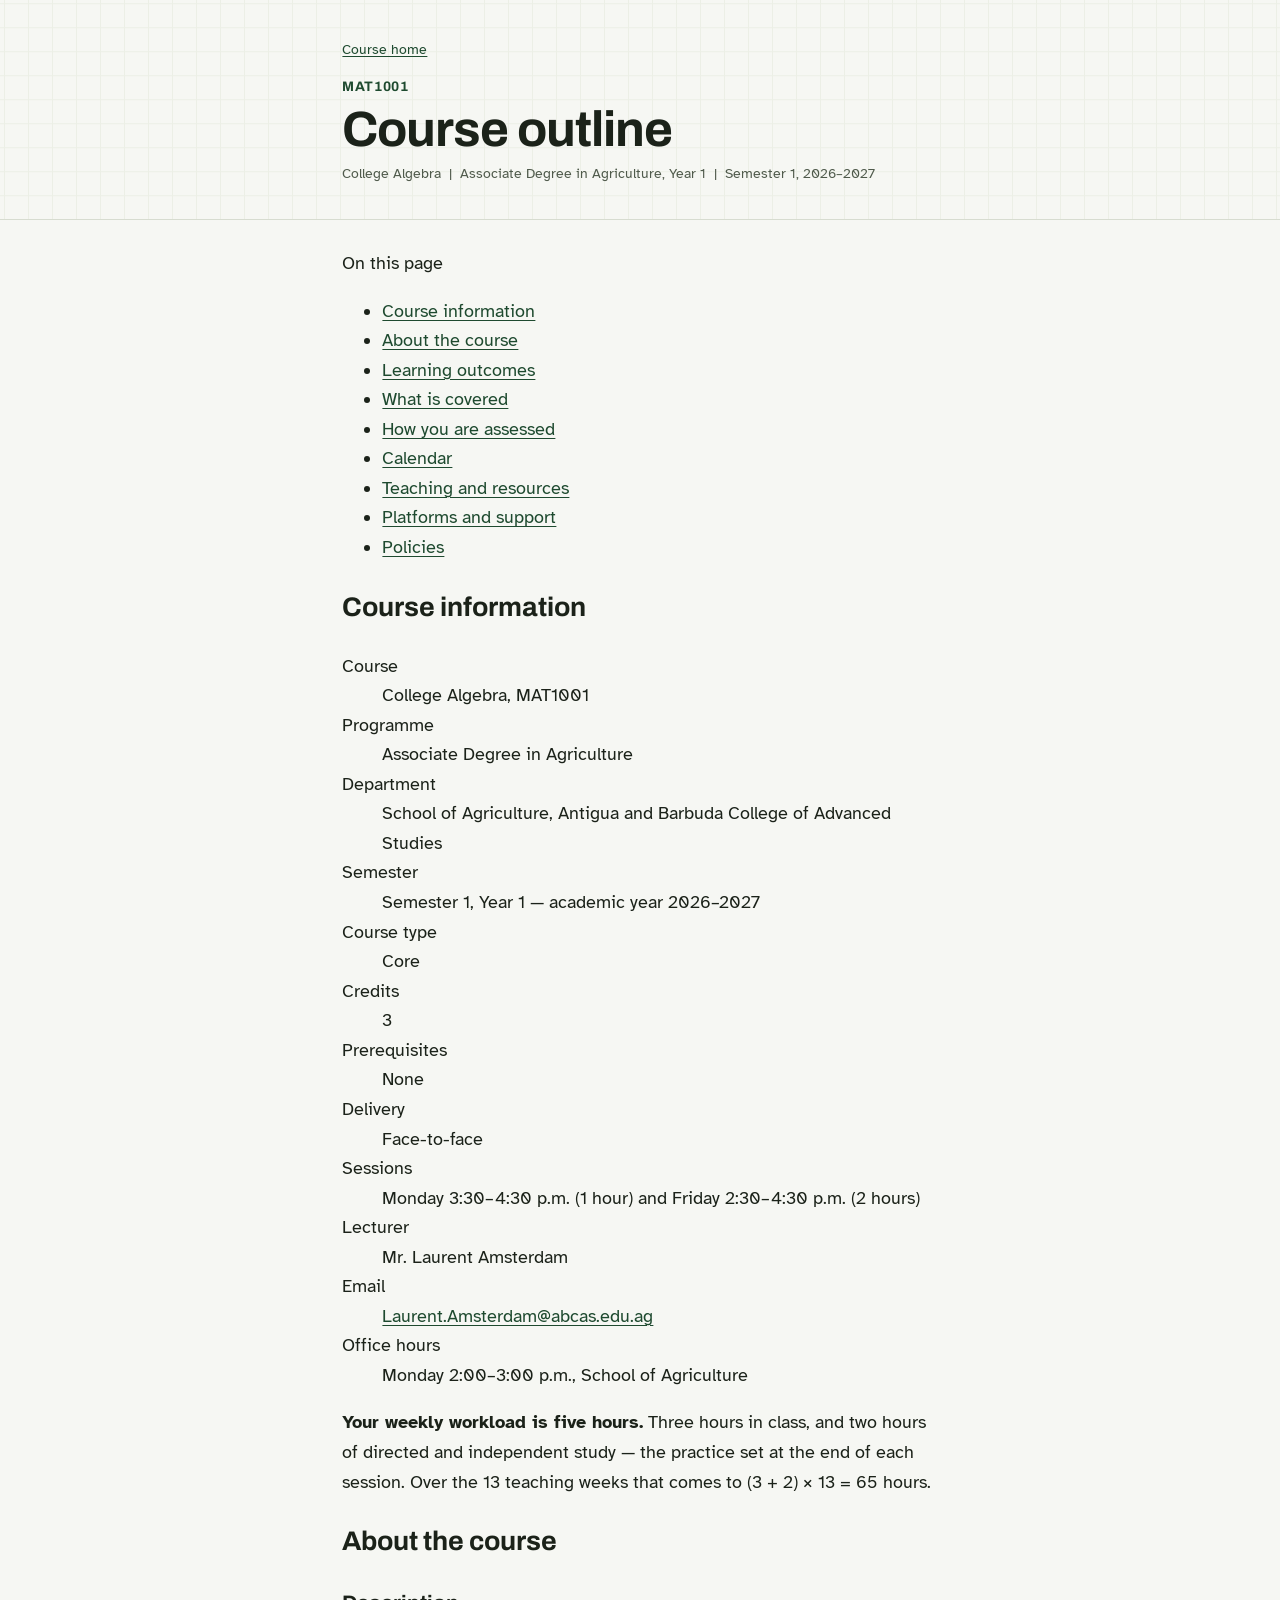
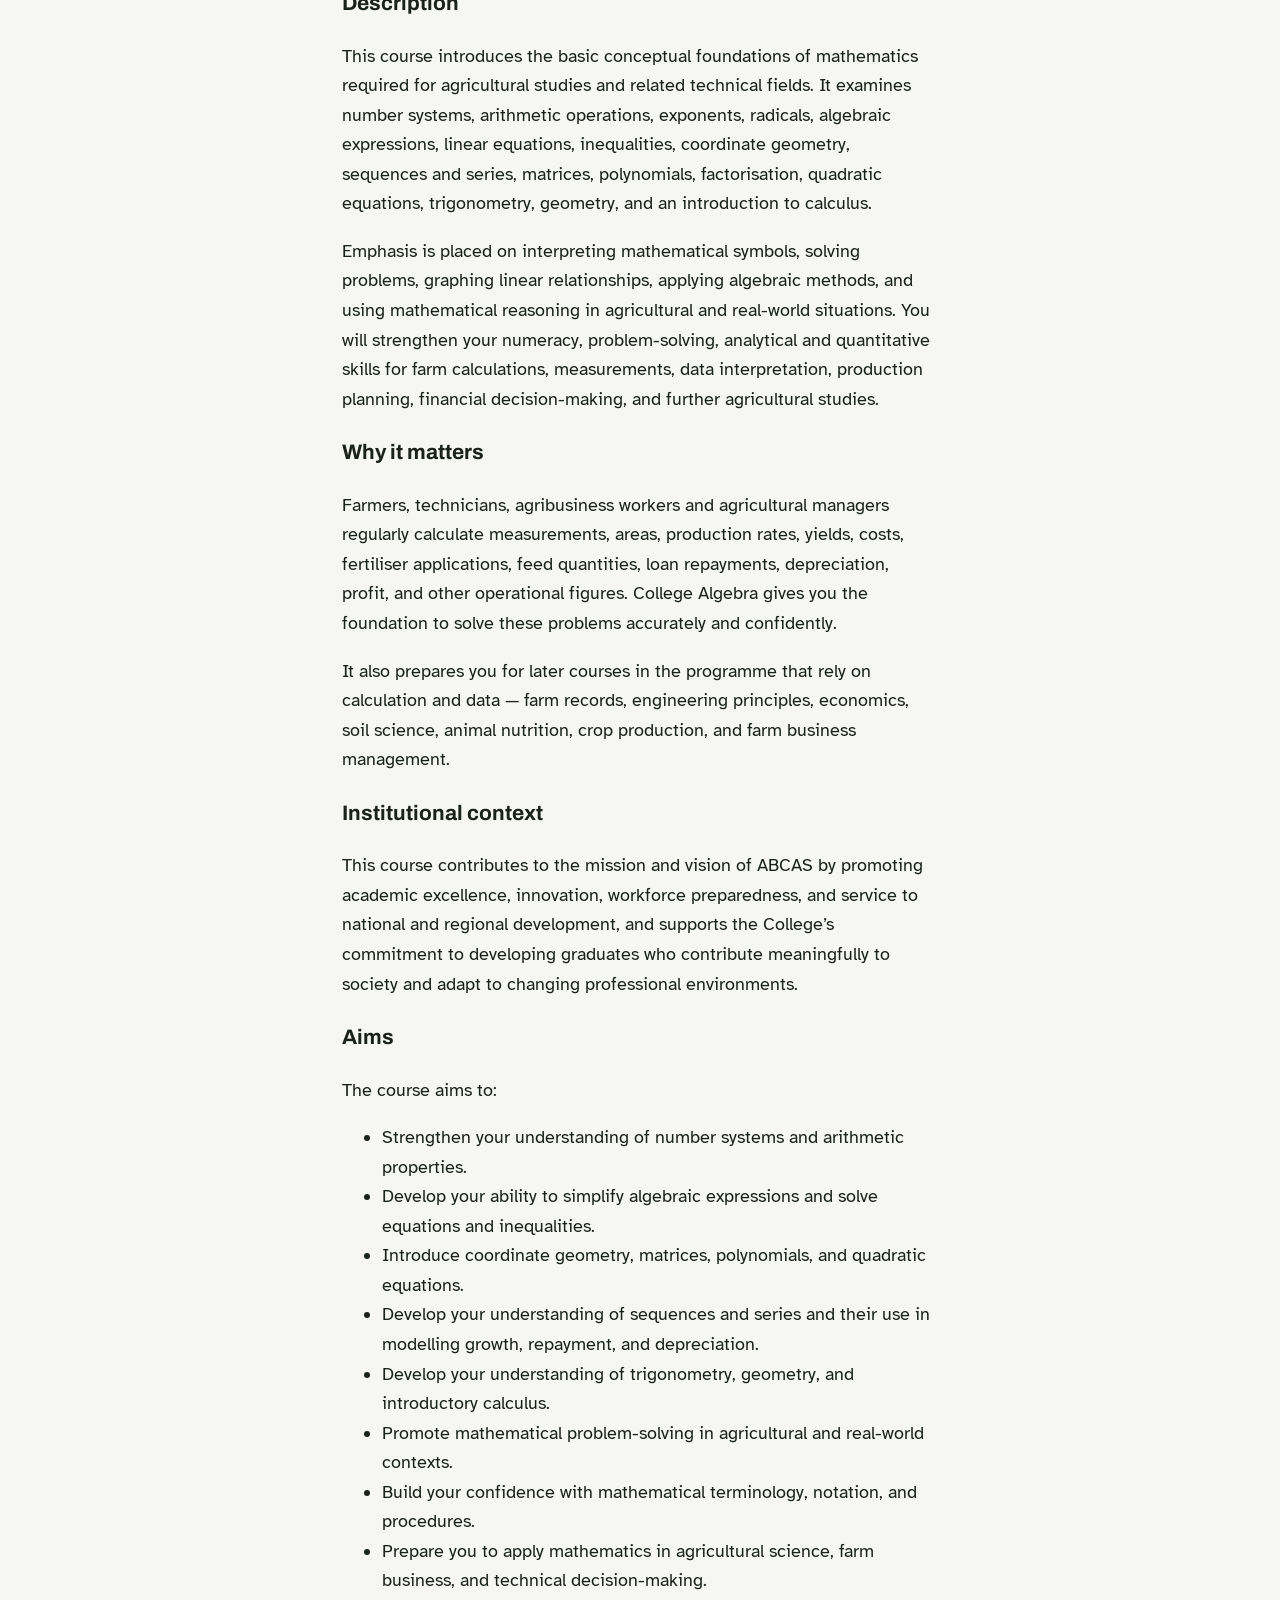
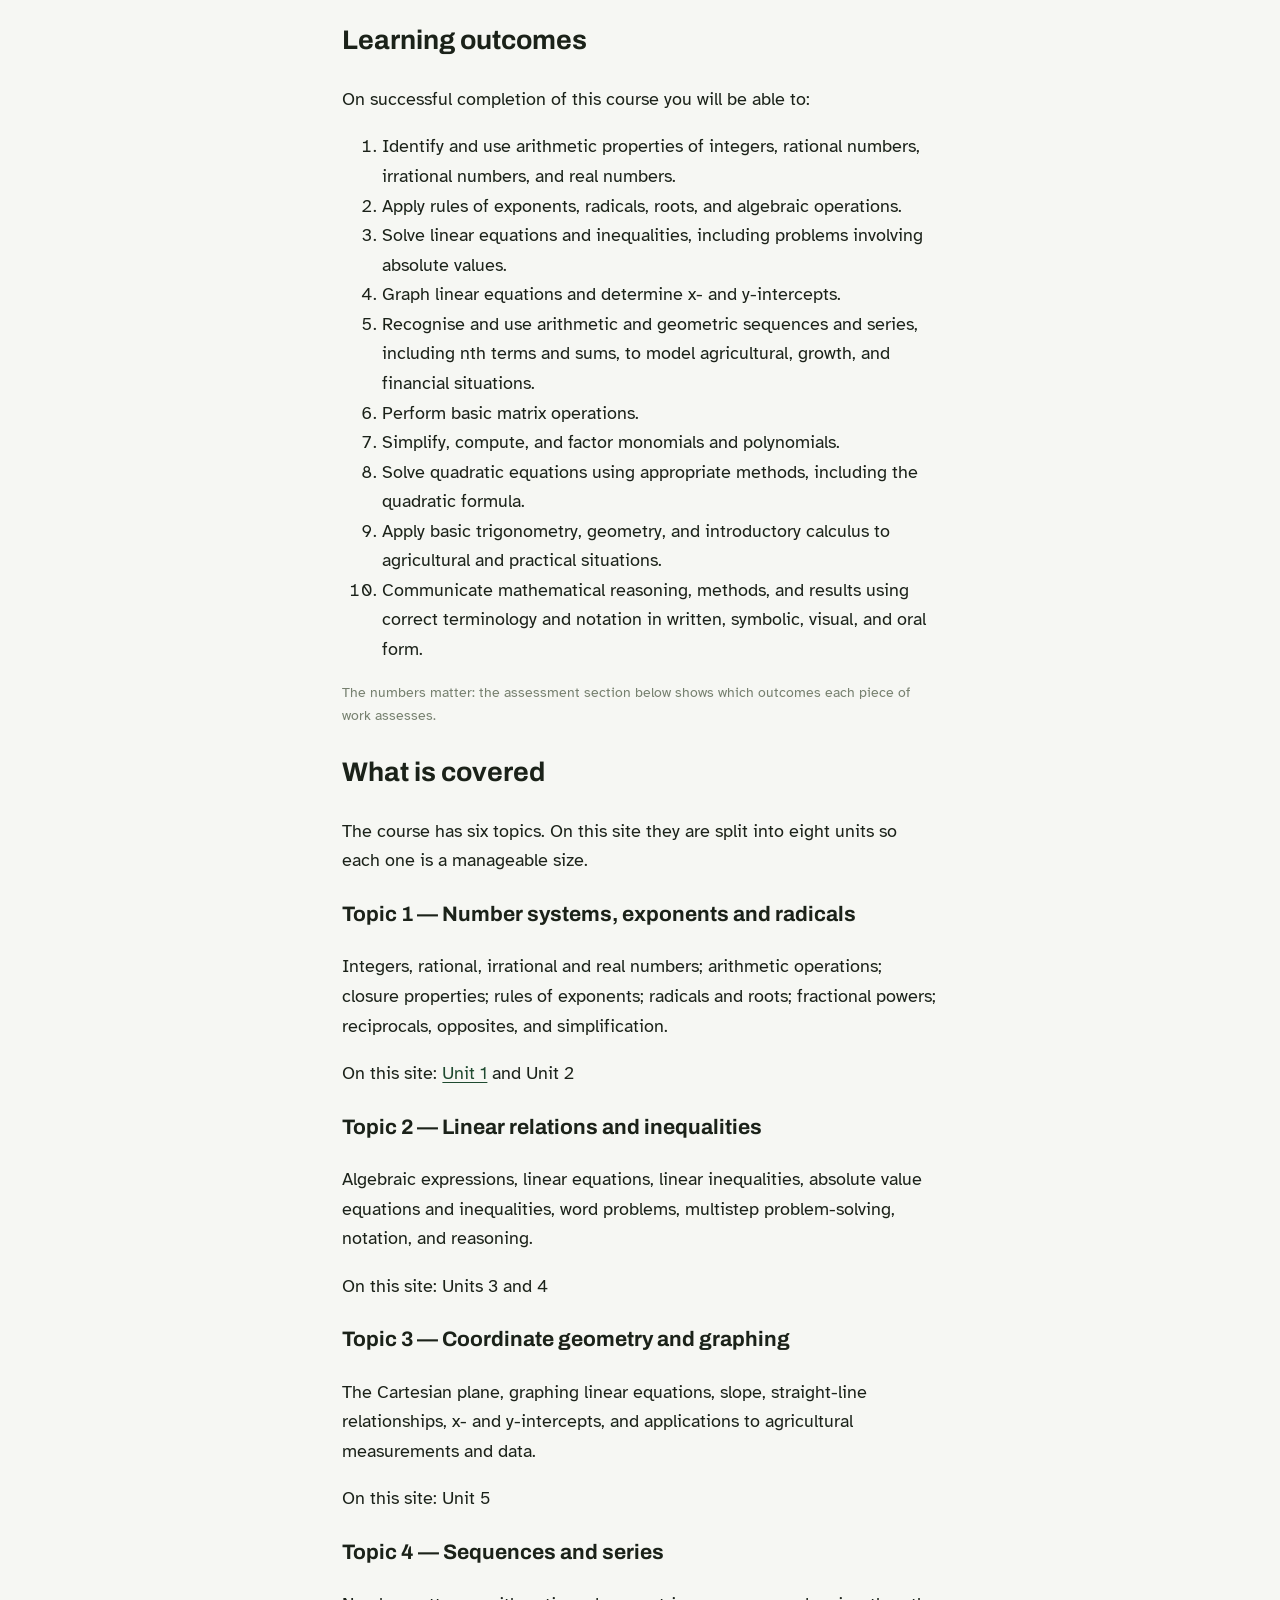
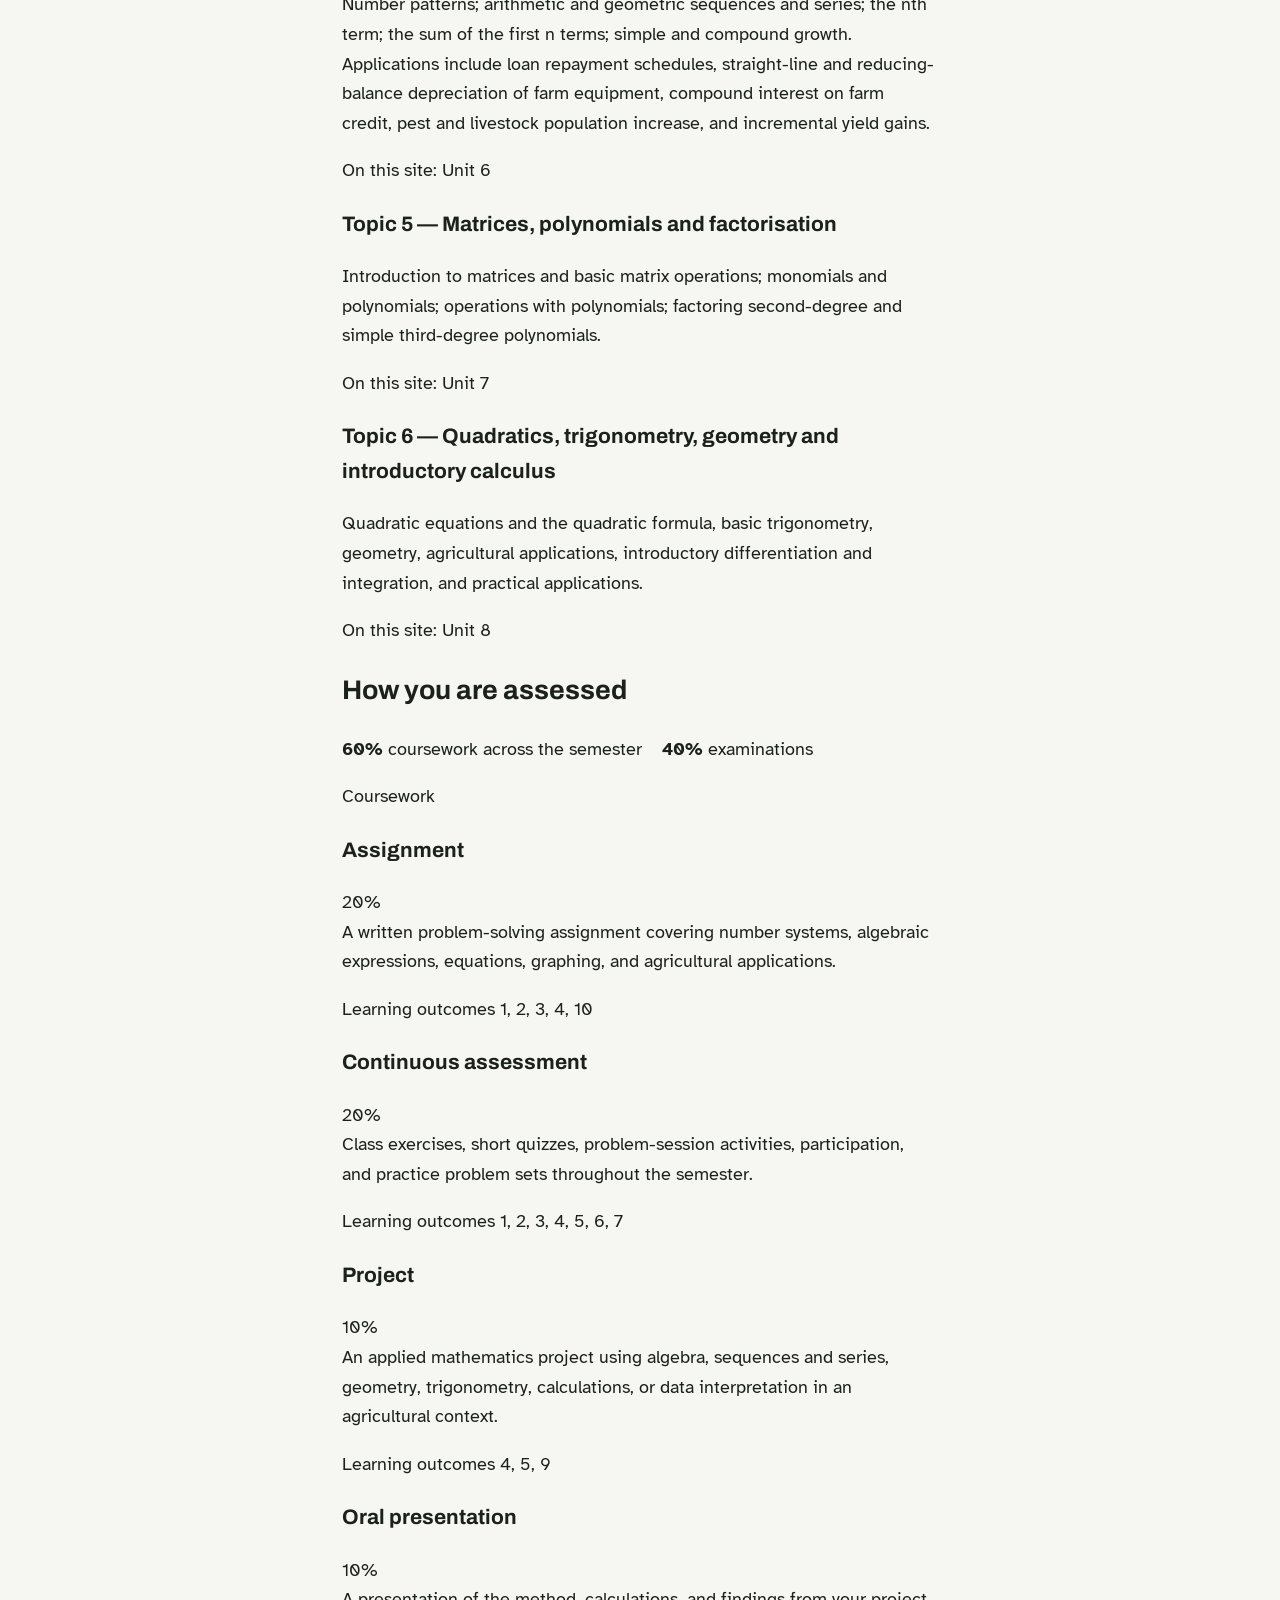
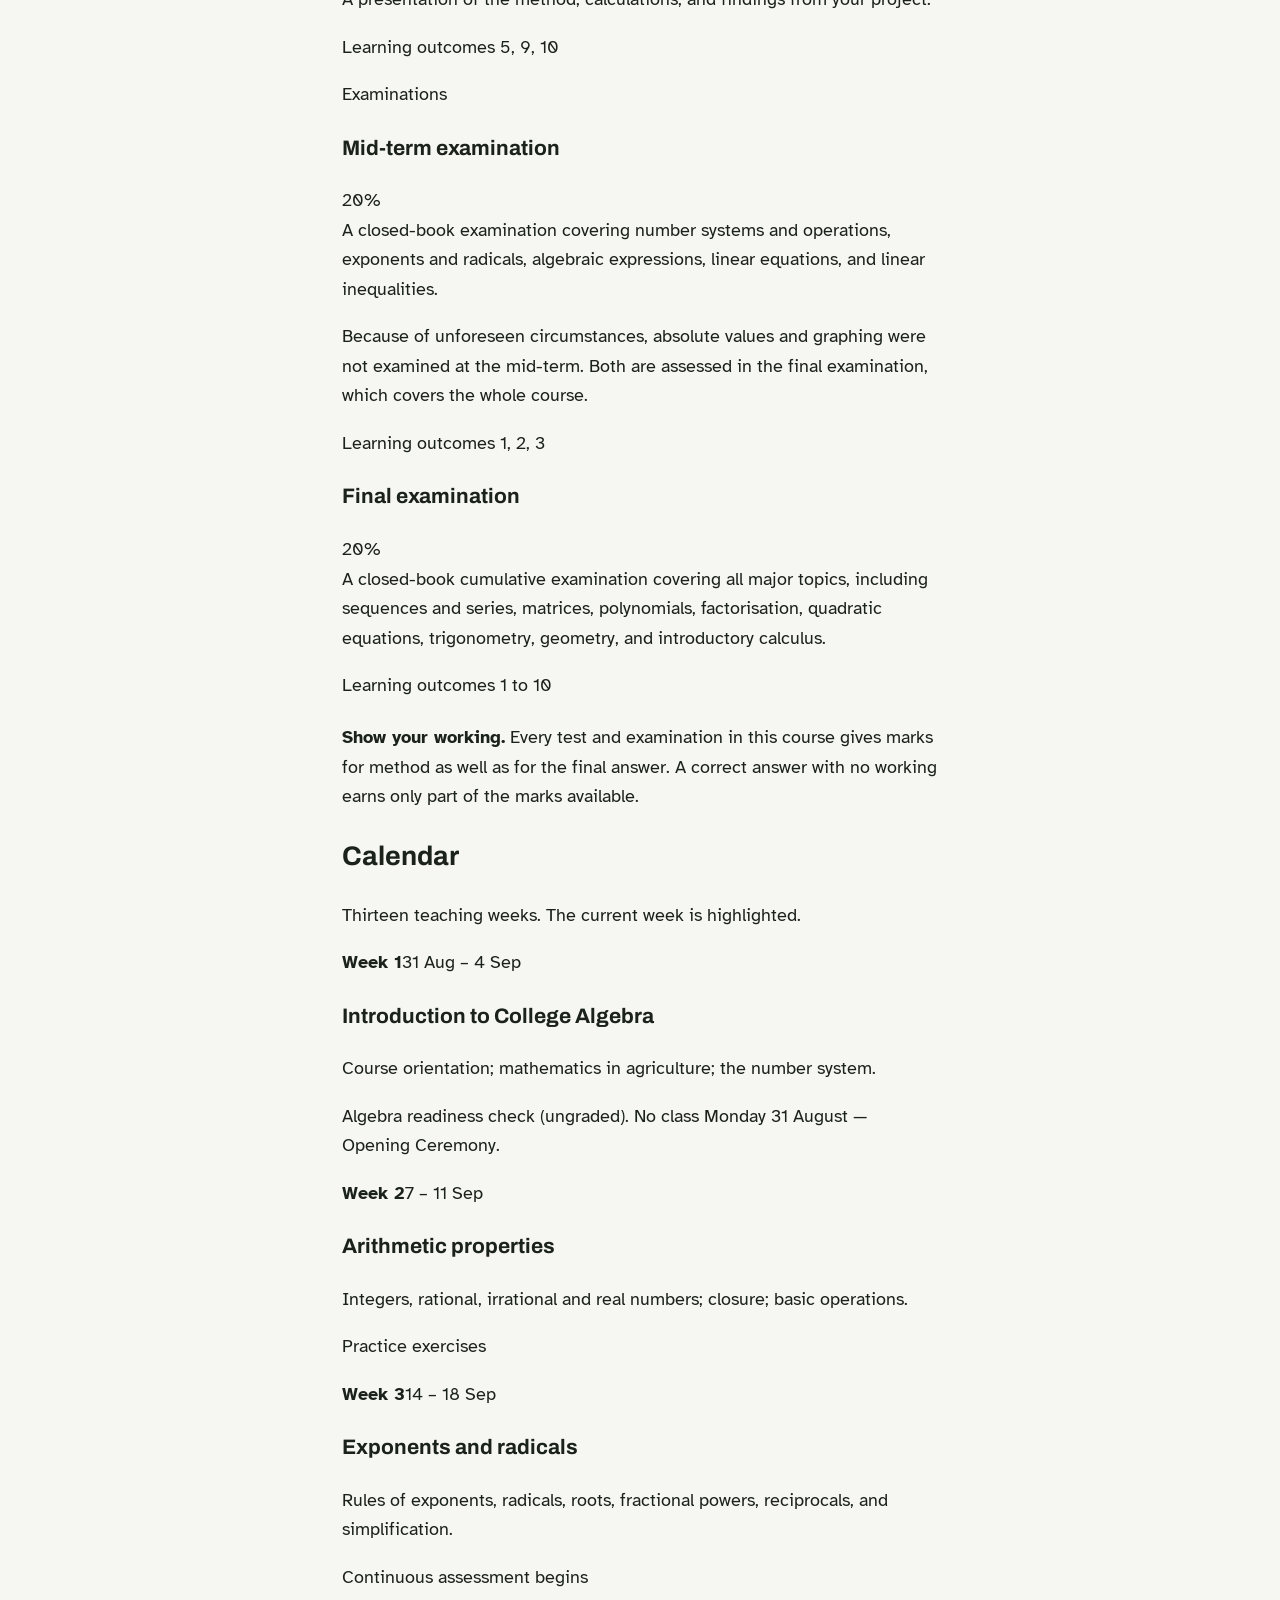
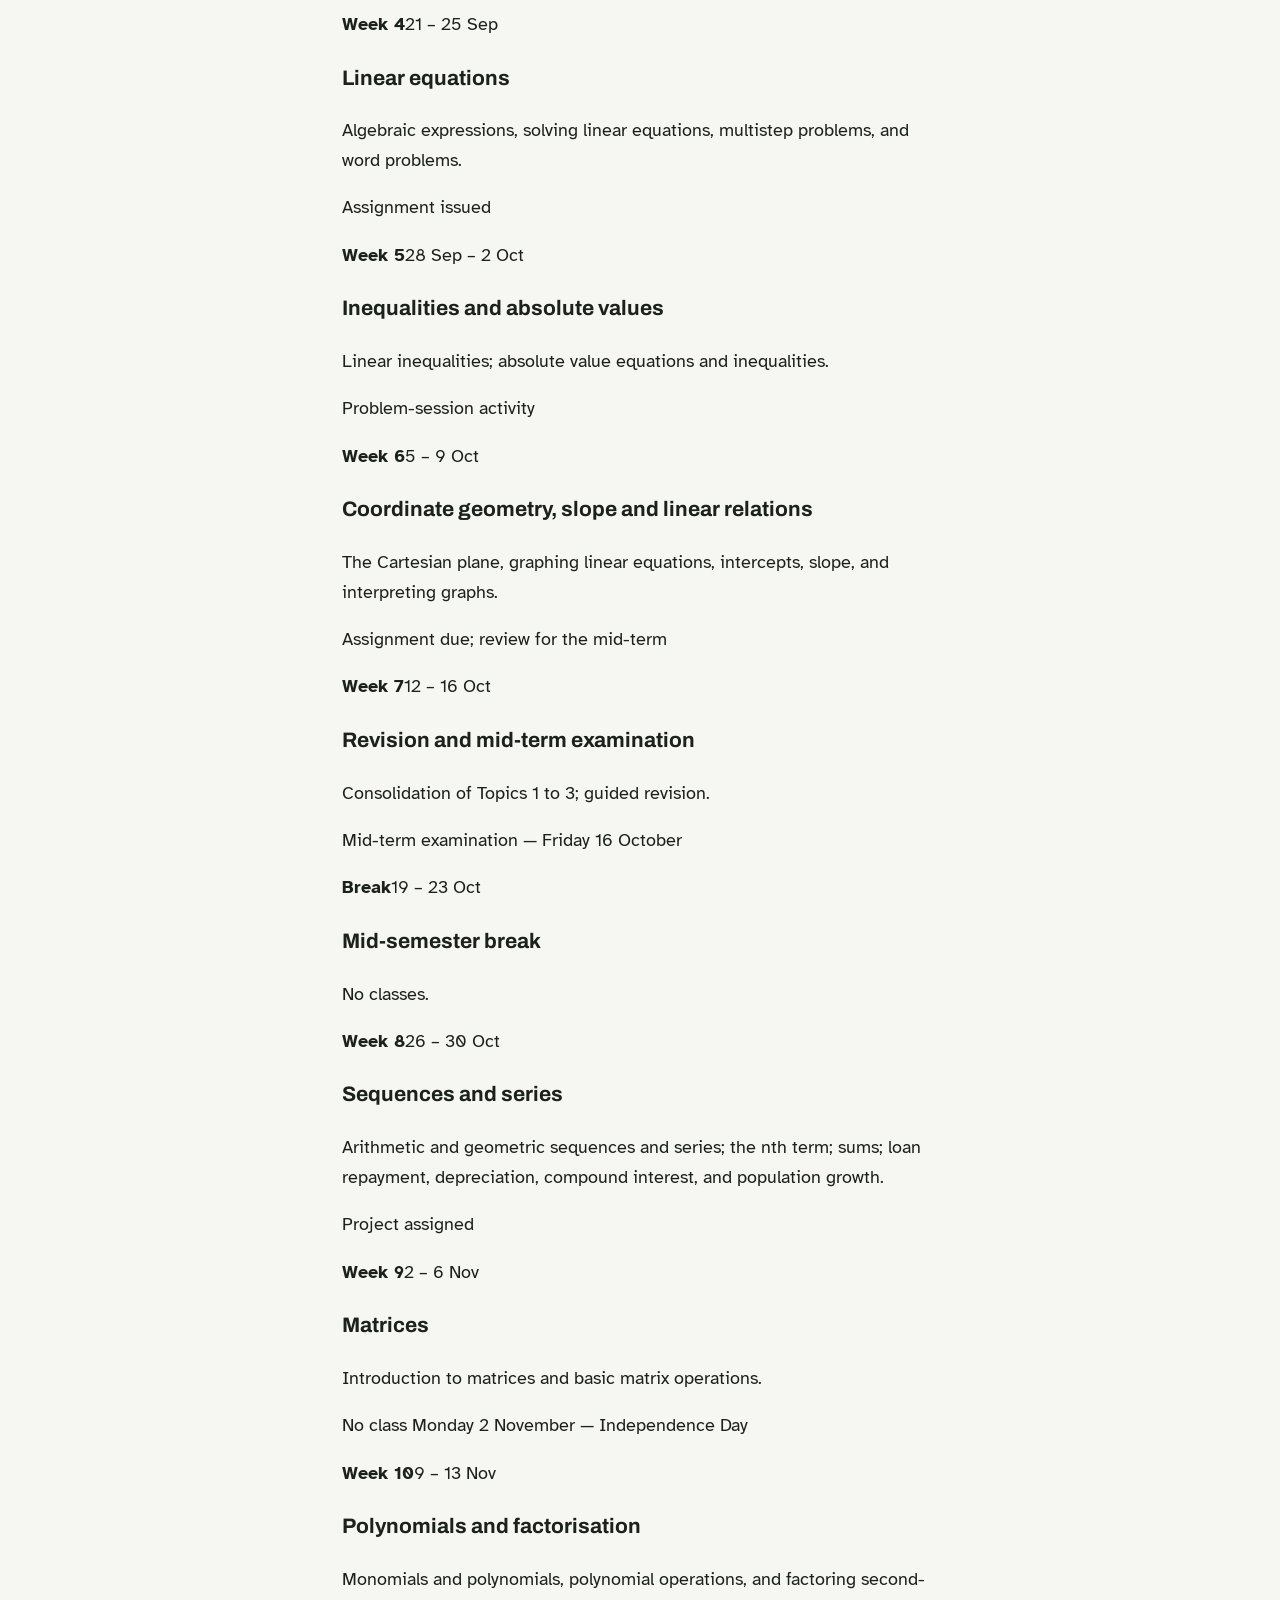
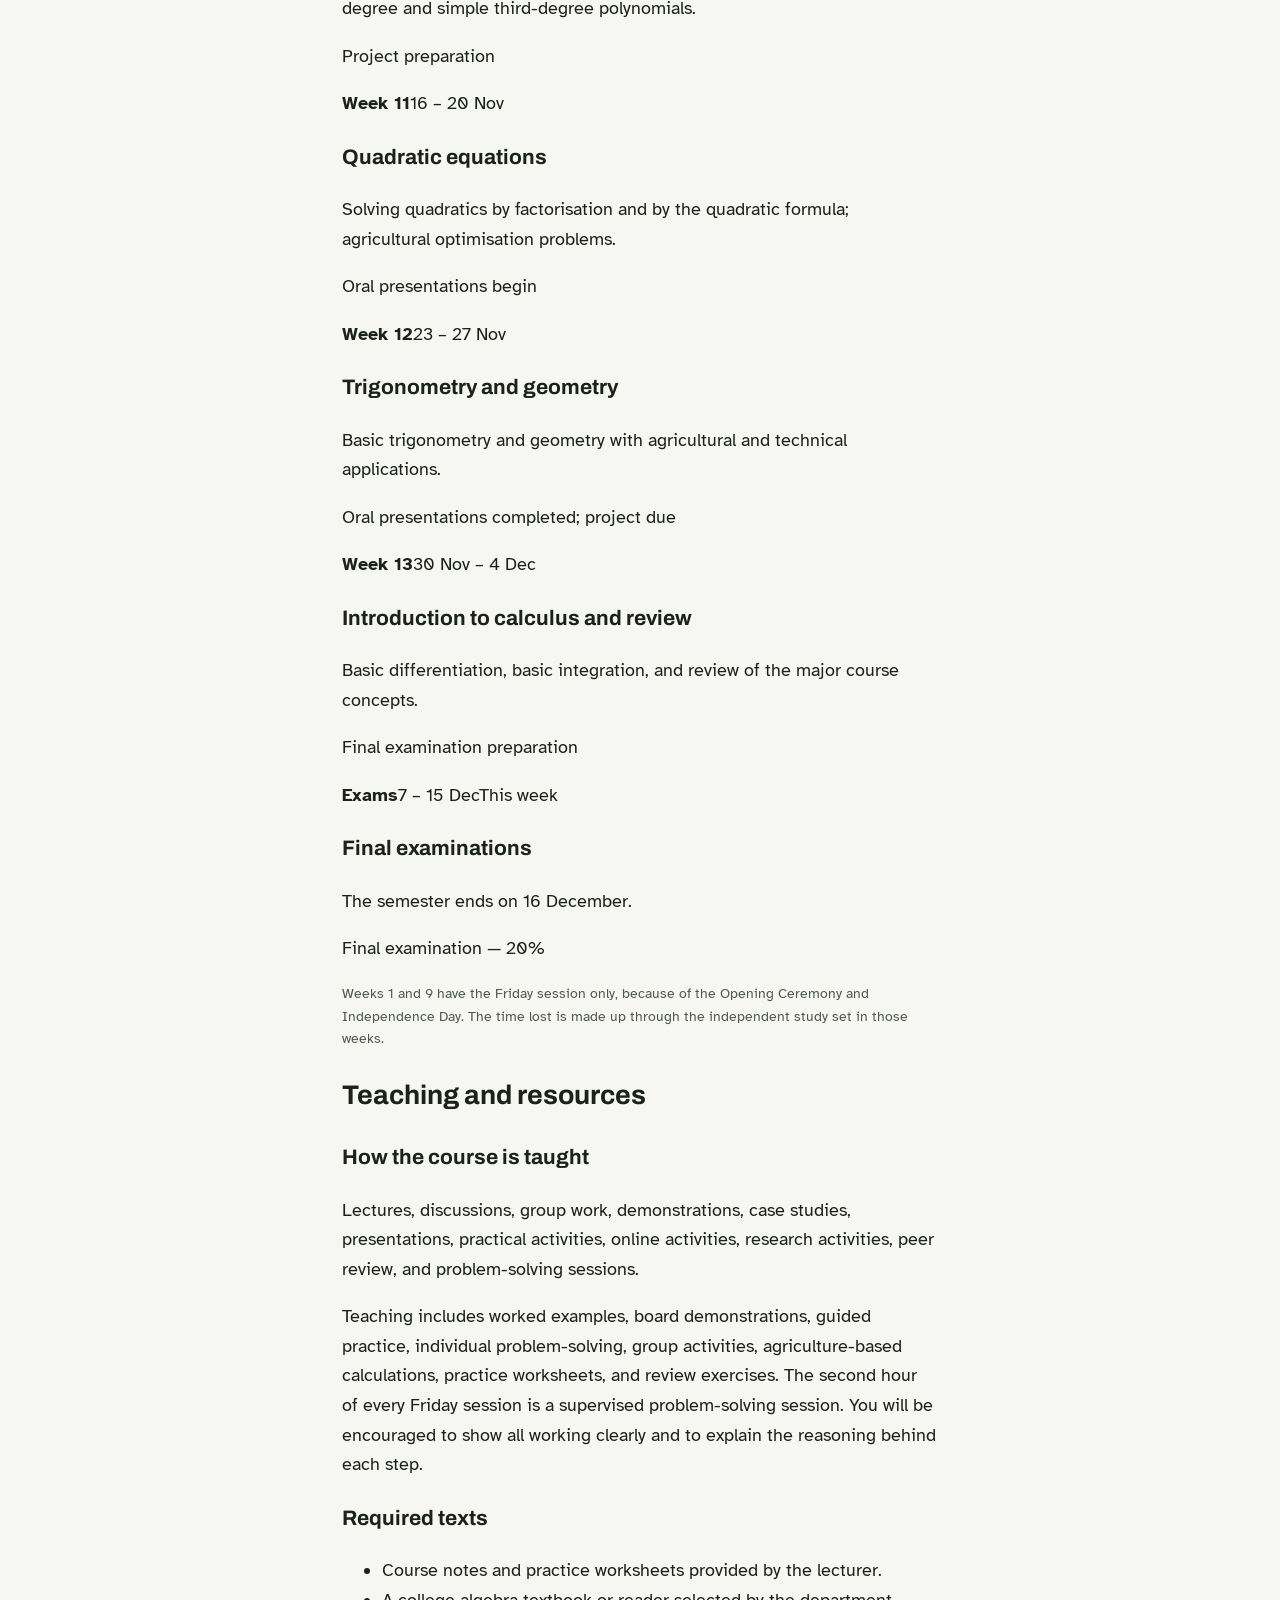
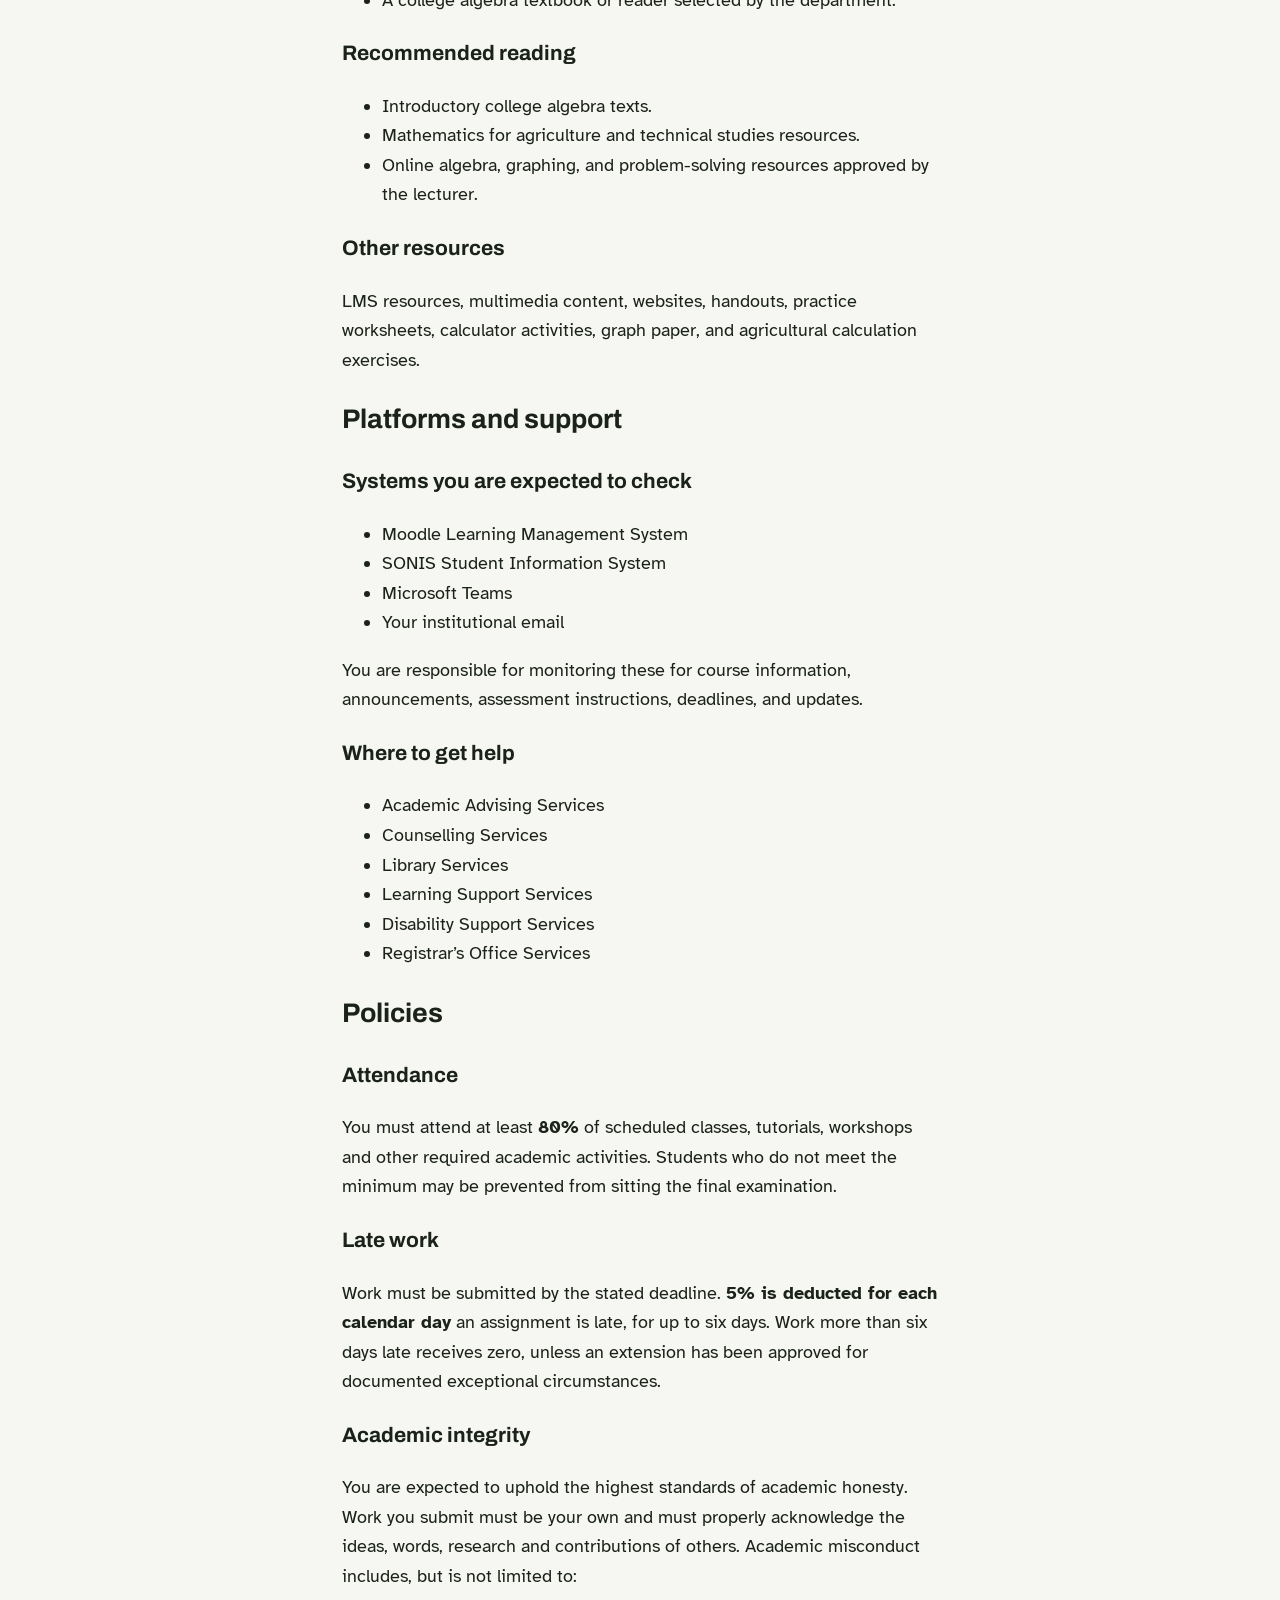
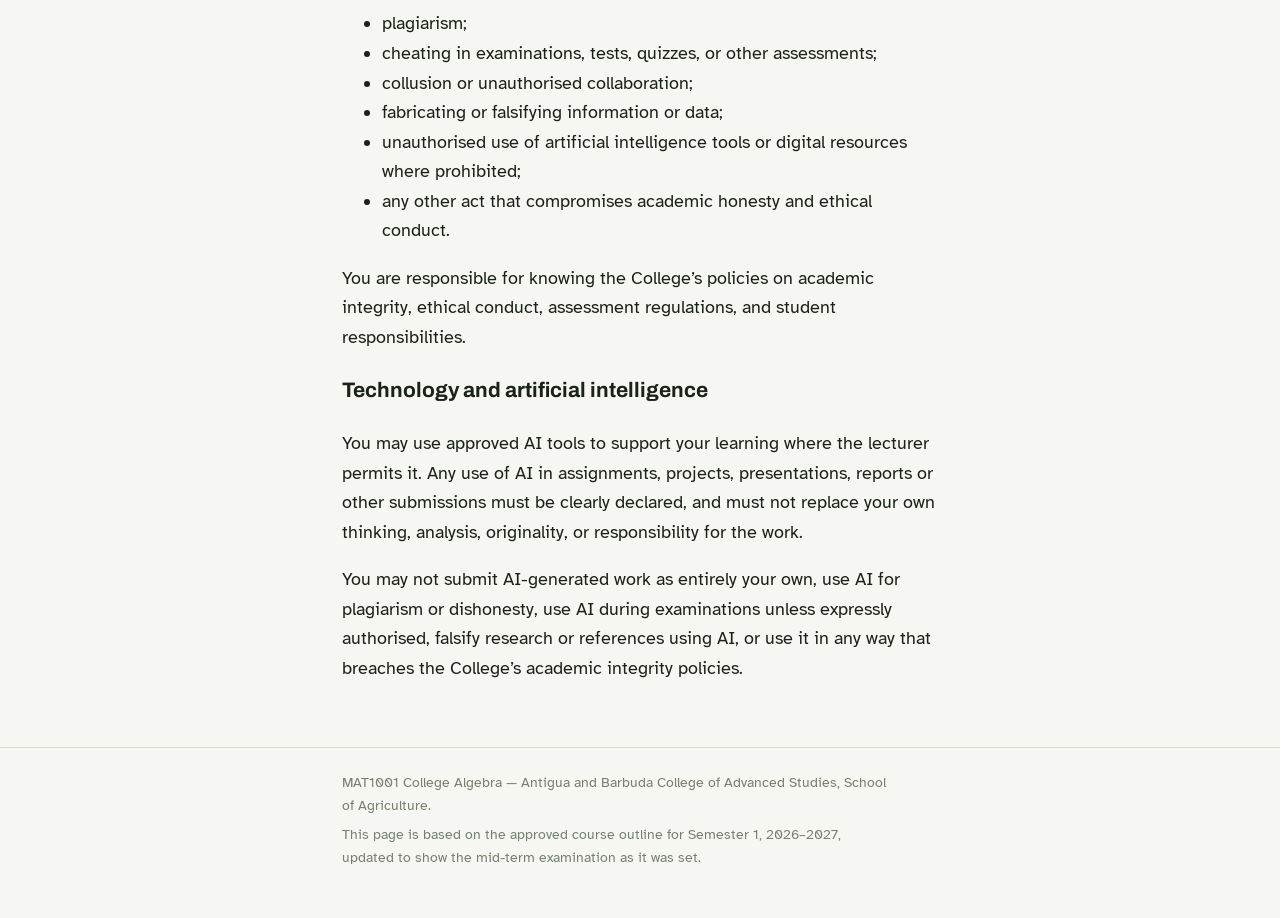
==== outline.html @ da750f45 "Add files via upload" ====
<!DOCTYPE html>
<html lang="en">
<head>
<meta charset="utf-8">
<meta name="viewport" content="width=device-width, initial-scale=1">
<title>Course outline | MAT1001 College Algebra</title>
<meta name="description" content="Course outline for MAT1001 College Algebra, Associate Degree in Agriculture, ABCAS School of Agriculture, Semester 1 2026–2027.">
<link rel="preconnect" href="https://fonts.googleapis.com">
<link rel="preconnect" href="https://fonts.gstatic.com" crossorigin>
<link href="https://fonts.googleapis.com/css2?family=Archivo:wght@500;600;700&family=Atkinson+Hyperlegible:ital,wght@0,400;0,700;1,400&display=swap" rel="stylesheet">
<link rel="stylesheet" href="styles.css">
</head>
<body>

<header class="masthead">
  <div class="wrap">
    <a class="backlink" href="index.html">Course home</a>
    <p class="course-code">MAT1001</p>
    <h1>Course outline</h1>
    <p class="school">College Algebra &nbsp;|&nbsp; Associate Degree in Agriculture, Year&nbsp;1 &nbsp;|&nbsp; Semester 1, 2026&ndash;2027</p>
  </div>
</header>

<main>
<div class="wrap">

  <nav class="contents" aria-label="On this page" style="margin-top:1.8rem;">
    <p>On this page</p>
    <ul>
      <li><a href="#information">Course information</a></li>
      <li><a href="#about">About the course</a></li>
      <li><a href="#outcomes">Learning outcomes</a></li>
      <li><a href="#content">What is covered</a></li>
      <li><a href="#assessment">How you are assessed</a></li>
      <li><a href="#calendar">Calendar</a></li>
      <li><a href="#teaching">Teaching and resources</a></li>
      <li><a href="#support">Platforms and support</a></li>
      <li><a href="#policies">Policies</a></li>
    </ul>
  </nav>

  <!-- ================= information ================= -->
  <section class="outline-section" id="information">
    <h2>Course information</h2>
    <dl class="facts">
      <dt>Course</dt><dd>College Algebra, MAT1001</dd>
      <dt>Programme</dt><dd>Associate Degree in Agriculture</dd>
      <dt>Department</dt><dd>School of Agriculture, Antigua and Barbuda College of Advanced Studies</dd>
      <dt>Semester</dt><dd>Semester 1, Year 1 &mdash; academic year <span style="white-space:nowrap">2026&ndash;2027</span></dd>
      <dt>Course type</dt><dd>Core</dd>
      <dt>Credits</dt><dd>3</dd>
      <dt>Prerequisites</dt><dd>None</dd>
      <dt>Delivery</dt><dd>Face-to-face</dd>
      <dt>Sessions</dt><dd>Monday 3:30&ndash;4:30&nbsp;p.m. (1 hour) and Friday 2:30&ndash;4:30&nbsp;p.m. (2 hours)</dd>
      <dt>Lecturer</dt><dd>Mr. Laurent Amsterdam</dd>
      <dt>Email</dt><dd><a href="mailto:Laurent.Amsterdam@abcas.edu.ag">Laurent.Amsterdam@abcas.edu.ag</a></dd>
      <dt>Office hours</dt><dd>Monday 2:00&ndash;3:00&nbsp;p.m., School of Agriculture</dd>
    </dl>

    <div class="callout">
      <p><strong>Your weekly workload is five hours.</strong> Three hours in class, and two hours of directed and independent study &mdash; the practice set at the end of each session. Over the 13 teaching weeks that comes to (3&nbsp;+&nbsp;2)&nbsp;&times;&nbsp;13&nbsp;=&nbsp;65 hours.</p>
    </div>
  </section>

  <!-- ================= about ================= -->
  <section class="outline-section" id="about">
    <h2>About the course</h2>

    <h3>Description</h3>
    <p>This course introduces the basic conceptual foundations of mathematics required for agricultural studies and related technical fields. It examines number systems, arithmetic operations, exponents, radicals, algebraic expressions, linear equations, inequalities, coordinate geometry, sequences and series, matrices, polynomials, factorisation, quadratic equations, trigonometry, geometry, and an introduction to calculus.</p>
    <p>Emphasis is placed on interpreting mathematical symbols, solving problems, graphing linear relationships, applying algebraic methods, and using mathematical reasoning in agricultural and real-world situations. You will strengthen your numeracy, problem-solving, analytical and quantitative skills for farm calculations, measurements, data interpretation, production planning, financial decision-making, and further agricultural studies.</p>

    <h3>Why it matters</h3>
    <p>Farmers, technicians, agribusiness workers and agricultural managers regularly calculate measurements, areas, production rates, yields, costs, fertiliser applications, feed quantities, loan repayments, depreciation, profit, and other operational figures. College Algebra gives you the foundation to solve these problems accurately and confidently.</p>
    <p>It also prepares you for later courses in the programme that rely on calculation and data &mdash; farm records, engineering principles, economics, soil science, animal nutrition, crop production, and farm business management.</p>

    <h3>Institutional context</h3>
    <p>This course contributes to the mission and vision of ABCAS by promoting academic excellence, innovation, workforce preparedness, and service to national and regional development, and supports the College&rsquo;s commitment to developing graduates who contribute meaningfully to society and adapt to changing professional environments.</p>

    <h3>Aims</h3>
    <p>The course aims to:</p>
    <ul>
      <li>Strengthen your understanding of number systems and arithmetic properties.</li>
      <li>Develop your ability to simplify algebraic expressions and solve equations and inequalities.</li>
      <li>Introduce coordinate geometry, matrices, polynomials, and quadratic equations.</li>
      <li>Develop your understanding of sequences and series and their use in modelling growth, repayment, and depreciation.</li>
      <li>Develop your understanding of trigonometry, geometry, and introductory calculus.</li>
      <li>Promote mathematical problem-solving in agricultural and real-world contexts.</li>
      <li>Build your confidence with mathematical terminology, notation, and procedures.</li>
      <li>Prepare you to apply mathematics in agricultural science, farm business, and technical decision-making.</li>
    </ul>
  </section>

  <!-- ================= outcomes ================= -->
  <section class="outline-section" id="outcomes">
    <h2>Learning outcomes</h2>
    <p>On successful completion of this course you will be able to:</p>
    <ol class="outcomes">
      <li>Identify and use arithmetic properties of integers, rational numbers, irrational numbers, and real numbers.</li>
      <li>Apply rules of exponents, radicals, roots, and algebraic operations.</li>
      <li>Solve linear equations and inequalities, including problems involving absolute values.</li>
      <li>Graph linear equations and determine x- and y-intercepts.</li>
      <li>Recognise and use arithmetic and geometric sequences and series, including nth terms and sums, to model agricultural, growth, and financial situations.</li>
      <li>Perform basic matrix operations.</li>
      <li>Simplify, compute, and factor monomials and polynomials.</li>
      <li>Solve quadratic equations using appropriate methods, including the quadratic formula.</li>
      <li>Apply basic trigonometry, geometry, and introductory calculus to agricultural and practical situations.</li>
      <li>Communicate mathematical reasoning, methods, and results using correct terminology and notation in written, symbolic, visual, and oral form.</li>
    </ol>
    <p style="color:var(--ink-faint); font-size:var(--fs-small);">The numbers matter: the assessment section below shows which outcomes each piece of work assesses.</p>
  </section>

  <!-- ================= content ================= -->
  <section class="outline-section" id="content">
    <h2>What is covered</h2>
    <p>The course has six topics. On this site they are split into eight units so each one is a manageable size.</p>

    <div class="topic-row">
      <h3>Topic 1 &mdash; Number systems, exponents and radicals</h3>
      <p>Integers, rational, irrational and real numbers; arithmetic operations; closure properties; rules of exponents; radicals and roots; fractional powers; reciprocals, opposites, and simplification.</p>
      <p class="where">On this site: <a href="unit-01.html">Unit 1</a> and Unit 2</p>
    </div>
    <div class="topic-row">
      <h3>Topic 2 &mdash; Linear relations and inequalities</h3>
      <p>Algebraic expressions, linear equations, linear inequalities, absolute value equations and inequalities, word problems, multistep problem-solving, notation, and reasoning.</p>
      <p class="where">On this site: Units 3 and 4</p>
    </div>
    <div class="topic-row">
      <h3>Topic 3 &mdash; Coordinate geometry and graphing</h3>
      <p>The Cartesian plane, graphing linear equations, slope, straight-line relationships, x- and y-intercepts, and applications to agricultural measurements and data.</p>
      <p class="where">On this site: Unit 5</p>
    </div>
    <div class="topic-row">
      <h3>Topic 4 &mdash; Sequences and series</h3>
      <p>Number patterns; arithmetic and geometric sequences and series; the nth term; the sum of the first n terms; simple and compound growth. Applications include loan repayment schedules, straight-line and reducing-balance depreciation of farm equipment, compound interest on farm credit, pest and livestock population increase, and incremental yield gains.</p>
      <p class="where">On this site: Unit 6</p>
    </div>
    <div class="topic-row">
      <h3>Topic 5 &mdash; Matrices, polynomials and factorisation</h3>
      <p>Introduction to matrices and basic matrix operations; monomials and polynomials; operations with polynomials; factoring second-degree and simple third-degree polynomials.</p>
      <p class="where">On this site: Unit 7</p>
    </div>
    <div class="topic-row">
      <h3>Topic 6 &mdash; Quadratics, trigonometry, geometry and introductory calculus</h3>
      <p>Quadratic equations and the quadratic formula, basic trigonometry, geometry, agricultural applications, introductory differentiation and integration, and practical applications.</p>
      <p class="where">On this site: Unit 8</p>
    </div>
  </section>

  <!-- ================= assessment ================= -->
  <section class="outline-section" id="assessment">
    <h2>How you are assessed</h2>

    <div class="split" role="img" aria-label="60 percent coursework, 40 percent examinations">
      <span class="cw"></span><span class="ex"></span>
    </div>
    <p class="split-key"><b>60%</b> coursework across the semester &nbsp;&nbsp; <b>40%</b> examinations</p>

    <p class="weight-group">Coursework</p>

    <div class="weight">
      <div class="weight-head"><h3>Assignment</h3><span class="pct">20%</span></div>
      <div class="bar"><span style="width:20%"></span></div>
      <p>A written problem-solving assignment covering number systems, algebraic expressions, equations, graphing, and agricultural applications.</p>
      <p class="los">Learning outcomes 1, 2, 3, 4, 10</p>
    </div>

    <div class="weight">
      <div class="weight-head"><h3>Continuous assessment</h3><span class="pct">20%</span></div>
      <div class="bar"><span style="width:20%"></span></div>
      <p>Class exercises, short quizzes, problem-session activities, participation, and practice problem sets throughout the semester.</p>
      <p class="los">Learning outcomes 1, 2, 3, 4, 5, 6, 7</p>
    </div>

    <div class="weight">
      <div class="weight-head"><h3>Project</h3><span class="pct">10%</span></div>
      <div class="bar"><span style="width:10%"></span></div>
      <p>An applied mathematics project using algebra, sequences and series, geometry, trigonometry, calculations, or data interpretation in an agricultural context.</p>
      <p class="los">Learning outcomes 4, 5, 9</p>
    </div>

    <div class="weight">
      <div class="weight-head"><h3>Oral presentation</h3><span class="pct">10%</span></div>
      <div class="bar"><span style="width:10%"></span></div>
      <p>A presentation of the method, calculations, and findings from your project.</p>
      <p class="los">Learning outcomes 5, 9, 10</p>
    </div>

    <p class="weight-group">Examinations</p>

    <div class="weight">
      <div class="weight-head"><h3>Mid-term examination</h3><span class="pct">20%</span></div>
      <div class="bar"><span style="width:20%"></span></div>
      <p>A closed-book examination covering number systems and operations, exponents and radicals, algebraic expressions, linear equations, and linear inequalities.</p>
      <p>Because of unforeseen circumstances, absolute values and graphing were not examined at the mid-term. Both are assessed in the final examination, which covers the whole course.</p>
      <p class="los">Learning outcomes 1, 2, 3</p>
    </div>

    <div class="weight">
      <div class="weight-head"><h3>Final examination</h3><span class="pct">20%</span></div>
      <div class="bar"><span style="width:20%"></span></div>
      <p>A closed-book cumulative examination covering all major topics, including sequences and series, matrices, polynomials, factorisation, quadratic equations, trigonometry, geometry, and introductory calculus.</p>
      <p class="los">Learning outcomes 1 to 10</p>
    </div>

    <div class="callout" style="margin-top:1.4rem;">
      <p><strong>Show your working.</strong> Every test and examination in this course gives marks for method as well as for the final answer. A correct answer with no working earns only part of the marks available.</p>
    </div>
  </section>

  <!-- ================= calendar ================= -->
  <section class="outline-section" id="calendar">
    <h2>Calendar</h2>
    <p>Thirteen teaching weeks. The current week is highlighted.</p>

    <div class="week" data-from="2026-08-29" data-to="2026-09-04">
      <div class="when"><b>Week 1</b><span>31 Aug &ndash; 4 Sep</span></div>
      <div><h3>Introduction to College Algebra</h3>
        <p>Course orientation; mathematics in agriculture; the number system.</p>
        <p class="due">Algebra readiness check (ungraded). No class Monday 31 August &mdash; Opening Ceremony.</p></div>
    </div>
    <div class="week" data-from="2026-09-05" data-to="2026-09-11">
      <div class="when"><b>Week 2</b><span>7 &ndash; 11 Sep</span></div>
      <div><h3>Arithmetic properties</h3>
        <p>Integers, rational, irrational and real numbers; closure; basic operations.</p>
        <p class="due">Practice exercises</p></div>
    </div>
    <div class="week" data-from="2026-09-12" data-to="2026-09-18">
      <div class="when"><b>Week 3</b><span>14 &ndash; 18 Sep</span></div>
      <div><h3>Exponents and radicals</h3>
        <p>Rules of exponents, radicals, roots, fractional powers, reciprocals, and simplification.</p>
        <p class="due">Continuous assessment begins</p></div>
    </div>
    <div class="week" data-from="2026-09-19" data-to="2026-09-25">
      <div class="when"><b>Week 4</b><span>21 &ndash; 25 Sep</span></div>
      <div><h3>Linear equations</h3>
        <p>Algebraic expressions, solving linear equations, multistep problems, and word problems.</p>
        <p class="due">Assignment issued</p></div>
    </div>
    <div class="week" data-from="2026-09-26" data-to="2026-10-02">
      <div class="when"><b>Week 5</b><span>28 Sep &ndash; 2 Oct</span></div>
      <div><h3>Inequalities and absolute values</h3>
        <p>Linear inequalities; absolute value equations and inequalities.</p>
        <p class="due">Problem-session activity</p></div>
    </div>
    <div class="week" data-from="2026-10-03" data-to="2026-10-09">
      <div class="when"><b>Week 6</b><span>5 &ndash; 9 Oct</span></div>
      <div><h3>Coordinate geometry, slope and linear relations</h3>
        <p>The Cartesian plane, graphing linear equations, intercepts, slope, and interpreting graphs.</p>
        <p class="due">Assignment due; review for the mid-term</p></div>
    </div>
    <div class="week" data-from="2026-10-10" data-to="2026-10-16">
      <div class="when"><b>Week 7</b><span>12 &ndash; 16 Oct</span></div>
      <div><h3>Revision and mid-term examination</h3>
        <p>Consolidation of Topics 1 to 3; guided revision.</p>
        <p class="due">Mid-term examination &mdash; Friday 16 October</p></div>
    </div>
    <div class="week pause" data-from="2026-10-17" data-to="2026-10-23">
      <div class="when"><b>Break</b><span>19 &ndash; 23 Oct</span></div>
      <div><h3>Mid-semester break</h3><p>No classes.</p></div>
    </div>
    <div class="week" data-from="2026-10-24" data-to="2026-10-30">
      <div class="when"><b>Week 8</b><span>26 &ndash; 30 Oct</span></div>
      <div><h3>Sequences and series</h3>
        <p>Arithmetic and geometric sequences and series; the nth term; sums; loan repayment, depreciation, compound interest, and population growth.</p>
        <p class="due">Project assigned</p></div>
    </div>
    <div class="week" data-from="2026-10-31" data-to="2026-11-06">
      <div class="when"><b>Week 9</b><span>2 &ndash; 6 Nov</span></div>
      <div><h3>Matrices</h3>
        <p>Introduction to matrices and basic matrix operations.</p>
        <p class="due">No class Monday 2 November &mdash; Independence Day</p></div>
    </div>
    <div class="week" data-from="2026-11-07" data-to="2026-11-13">
      <div class="when"><b>Week 10</b><span>9 &ndash; 13 Nov</span></div>
      <div><h3>Polynomials and factorisation</h3>
        <p>Monomials and polynomials, polynomial operations, and factoring second-degree and simple third-degree polynomials.</p>
        <p class="due">Project preparation</p></div>
    </div>
    <div class="week" data-from="2026-11-14" data-to="2026-11-20">
      <div class="when"><b>Week 11</b><span>16 &ndash; 20 Nov</span></div>
      <div><h3>Quadratic equations</h3>
        <p>Solving quadratics by factorisation and by the quadratic formula; agricultural optimisation problems.</p>
        <p class="due">Oral presentations begin</p></div>
    </div>
    <div class="week" data-from="2026-11-21" data-to="2026-11-27">
      <div class="when"><b>Week 12</b><span>23 &ndash; 27 Nov</span></div>
      <div><h3>Trigonometry and geometry</h3>
        <p>Basic trigonometry and geometry with agricultural and technical applications.</p>
        <p class="due">Oral presentations completed; project due</p></div>
    </div>
    <div class="week" data-from="2026-11-28" data-to="2026-12-04">
      <div class="when"><b>Week 13</b><span>30 Nov &ndash; 4 Dec</span></div>
      <div><h3>Introduction to calculus and review</h3>
        <p>Basic differentiation, basic integration, and review of the major course concepts.</p>
        <p class="due">Final examination preparation</p></div>
    </div>
    <div class="week pause" data-from="2026-12-05" data-to="2026-12-16">
      <div class="when"><b>Exams</b><span>7 &ndash; 15 Dec</span></div>
      <div><h3>Final examinations</h3>
        <p>The semester ends on 16 December.</p>
        <p class="due">Final examination &mdash; 20%</p></div>
    </div>

    <p style="margin-top:1.2rem; color:var(--ink-soft); font-size:var(--fs-small);">Weeks 1 and 9 have the Friday session only, because of the Opening Ceremony and Independence Day. The time lost is made up through the independent study set in those weeks.</p>
  </section>

  <!-- ================= teaching ================= -->
  <section class="outline-section" id="teaching">
    <h2>Teaching and resources</h2>

    <h3>How the course is taught</h3>
    <p>Lectures, discussions, group work, demonstrations, case studies, presentations, practical activities, online activities, research activities, peer review, and problem-solving sessions.</p>
    <p>Teaching includes worked examples, board demonstrations, guided practice, individual problem-solving, group activities, agriculture-based calculations, practice worksheets, and review exercises. The second hour of every Friday session is a supervised problem-solving session. You will be encouraged to show all working clearly and to explain the reasoning behind each step.</p>

    <h3>Required texts</h3>
    <ul>
      <li>Course notes and practice worksheets provided by the lecturer.</li>
      <li>A college algebra textbook or reader selected by the department.</li>
    </ul>

    <h3>Recommended reading</h3>
    <ul>
      <li>Introductory college algebra texts.</li>
      <li>Mathematics for agriculture and technical studies resources.</li>
      <li>Online algebra, graphing, and problem-solving resources approved by the lecturer.</li>
    </ul>

    <h3>Other resources</h3>
    <p>LMS resources, multimedia content, websites, handouts, practice worksheets, calculator activities, graph paper, and agricultural calculation exercises.</p>
  </section>

  <!-- ================= support ================= -->
  <section class="outline-section" id="support">
    <h2>Platforms and support</h2>

    <h3>Systems you are expected to check</h3>
    <ul>
      <li>Moodle Learning Management System</li>
      <li>SONIS Student Information System</li>
      <li>Microsoft Teams</li>
      <li>Your institutional email</li>
    </ul>
    <p>You are responsible for monitoring these for course information, announcements, assessment instructions, deadlines, and updates.</p>

    <h3>Where to get help</h3>
    <ul>
      <li>Academic Advising Services</li>
      <li>Counselling Services</li>
      <li>Library Services</li>
      <li>Learning Support Services</li>
      <li>Disability Support Services</li>
      <li>Registrar&rsquo;s Office Services</li>
    </ul>
  </section>

  <!-- ================= policies ================= -->
  <section class="outline-section" id="policies">
    <h2>Policies</h2>

    <div class="policy">
      <h3>Attendance</h3>
      <p>You must attend at least <strong>80%</strong> of scheduled classes, tutorials, workshops and other required academic activities. Students who do not meet the minimum may be prevented from sitting the final examination.</p>

      <h3>Late work</h3>
      <p>Work must be submitted by the stated deadline. <strong>5% is deducted for each calendar day</strong> an assignment is late, for up to six days. Work more than six days late receives zero, unless an extension has been approved for documented exceptional circumstances.</p>

      <h3>Academic integrity</h3>
      <p>You are expected to uphold the highest standards of academic honesty. Work you submit must be your own and must properly acknowledge the ideas, words, research and contributions of others. Academic misconduct includes, but is not limited to:</p>
      <ul>
        <li>plagiarism;</li>
        <li>cheating in examinations, tests, quizzes, or other assessments;</li>
        <li>collusion or unauthorised collaboration;</li>
        <li>fabricating or falsifying information or data;</li>
        <li>unauthorised use of artificial intelligence tools or digital resources where prohibited;</li>
        <li>any other act that compromises academic honesty and ethical conduct.</li>
      </ul>
      <p>You are responsible for knowing the College&rsquo;s policies on academic integrity, ethical conduct, assessment regulations, and student responsibilities.</p>

      <h3>Technology and artificial intelligence</h3>
      <p>You may use approved AI tools to support your learning where the lecturer permits it. Any use of AI in assignments, projects, presentations, reports or other submissions must be clearly declared, and must not replace your own thinking, analysis, originality, or responsibility for the work.</p>
      <p>You may not submit AI-generated work as entirely your own, use AI for plagiarism or dishonesty, use AI during examinations unless expressly authorised, falsify research or references using AI, or use it in any way that breaches the College&rsquo;s academic integrity policies.</p>
    </div>
  </section>

</div>
</main>

<footer class="site">
  <div class="wrap">
    <p>MAT1001 College Algebra &mdash; Antigua and Barbuda College of Advanced Studies, School of Agriculture.</p>
    <p>This page is based on the approved course outline for Semester 1, 2026&ndash;2027, updated to show the mid-term examination as it was set.</p>
  </div>
</footer>

<script>
  /* Highlight the current week. Each window runs from the Saturday before, so at the weekend the coming week shows. */
  (function () {
    var now = new Date();
    var weeks = document.querySelectorAll('.week[data-from]');
    for (var i = 0; i < weeks.length; i++) {
      var w = weeks[i];
      var from = new Date(w.getAttribute('data-from') + 'T00:00:00');
      var to = new Date(w.getAttribute('data-to') + 'T23:59:59');
      if (now >= from && now <= to) {
        w.classList.add('now');
        var tag = document.createElement('span');
        tag.className = 'now-tag';
        tag.textContent = 'This week';
        w.querySelector('.when').appendChild(tag);
        break;
      }
    }
  })();
</script>

</body>
</html>
---- styles.css ----
/* ==========================================================================
   MAT1001 College Algebra — ABCAS School of Agriculture
   Shared stylesheet for the student course site.
   Designed to sit inside a Google Sites iframe: narrow-safe, no frame-busting.
   ========================================================================== */

:root {
  --paper:      #f6f7f3;   /* cool drafting off-white */
  --card:       #ffffff;
  --ink:        #1b2219;   /* green-black */
  --ink-soft:   #4f5a4b;
  --ink-faint:  #76806f;
  --rule:       #d7dcd0;
  --grid:       #ecefe6;
  --field:      #2e6b45;   /* cane green — the one accent */
  --field-deep: #1e4a2f;
  --field-wash: #eef4ef;
  --mark:       #9c3a14;   /* oxide red — errors only, never decoration */
  --mark-wash:  #fbf0ea;

  --measure: 40rem;        /* ~75 characters */
  --pad: clamp(1.1rem, 4vw, 2.4rem);

  --fs-body: clamp(1.02rem, 0.98rem + 0.25vw, 1.12rem);
  --fs-lead: clamp(1.14rem, 1.05rem + 0.5vw, 1.32rem);
  --fs-h1:   clamp(1.95rem, 1.5rem + 2.3vw, 3.1rem);
  --fs-h2:   clamp(1.38rem, 1.2rem + 0.9vw, 1.78rem);
  --fs-h3:   clamp(1.08rem, 1rem + 0.4vw, 1.24rem);
  --fs-small: 0.86rem;
}

@media (prefers-color-scheme: dark) {
  :root {
    --paper:      #14180f;
    --card:       #1c2117;
    --ink:        #e8eee2;
    --ink-soft:   #b2bcaa;
    --ink-faint:  #8b9683;
    --rule:       #343c2e;
    --grid:       #1f251b;
    --field:      #7cc295;
    --field-deep: #a6d9b8;
    --field-wash: #1d2a21;
    --mark:       #e58d64;
    --mark-wash:  #2b1d15;
  }
}

*, *::before, *::after { box-sizing: border-box; }

html { -webkit-text-size-adjust: 100%; }

body {
  margin: 0;
  background: var(--paper);
  color: var(--ink);
  font-family: "Atkinson Hyperlegible", "Verdana", "Segoe UI", system-ui, sans-serif;
  font-size: var(--fs-body);
  line-height: 1.65;
  -webkit-font-smoothing: antialiased;
}

h1, h2, h3, .unit-no, .btn, .meta {
  font-family: "Archivo", "Helvetica Neue", Arial, sans-serif;
}

p { margin: 0 0 1em; max-width: var(--measure); }
a { color: var(--field-deep); text-decoration-thickness: 1px; text-underline-offset: 0.18em; }
a:hover { color: var(--field); }
:focus-visible { outline: 3px solid var(--field); outline-offset: 3px; border-radius: 2px; }

.wrap { max-width: 42rem; margin: 0 auto; padding: 0 var(--pad); }

/* ---------- masthead ---------------------------------------------------- */

.masthead {
  border-bottom: 1px solid var(--rule);
  background-color: var(--paper);
  background-image:
    linear-gradient(var(--grid) 1px, transparent 1px),
    linear-gradient(90deg, var(--grid) 1px, transparent 1px);
  background-size: 1.5rem 1.5rem;
  background-position: center bottom;
}

.masthead .wrap { padding-top: 2.1rem; padding-bottom: 2.1rem; }

.course-code {
  font-family: "Archivo", sans-serif;
  font-weight: 700;
  font-size: var(--fs-small);
  letter-spacing: 0.04em;
  color: var(--field-deep);
  margin: 0 0 0.3rem;
}

.masthead h1 {
  font-size: var(--fs-h1);
  font-weight: 700;
  line-height: 1.06;
  letter-spacing: -0.02em;
  margin: 0 0 0.45rem;
  max-width: 18ch;
}

.school { color: var(--ink-soft); margin: 0; font-size: var(--fs-small); max-width: none; }

/* ---------- hero: the three farm questions ------------------------------ */

.opener { padding: clamp(2rem, 6vw, 3.4rem) 0 0.6rem; }

.opener > .wrap > p.lead {
  font-size: var(--fs-lead);
  line-height: 1.5;
  color: var(--ink);
  max-width: 30rem;
  margin-bottom: 2rem;
}

.questions { list-style: none; margin: 0 0 1.6rem; padding: 0; }

.questions li {
  border-top: 1px solid var(--rule);
  padding: 1.15rem 0 1.25rem;
}
.questions li:last-child { border-bottom: 1px solid var(--rule); }

.questions .q {
  font-size: var(--fs-lead);
  line-height: 1.45;
  margin: 0 0 0.4rem;
  max-width: 32rem;
}

.questions .needs {
  font-family: "Archivo", sans-serif;
  font-size: var(--fs-small);
  color: var(--field-deep);
  margin: 0;
  max-width: none;
}

.promise {
  color: var(--ink-soft);
  max-width: 30rem;
  margin-bottom: 0;
}

/* ---------- unit list --------------------------------------------------- */

.units { padding: clamp(2rem, 6vw, 3.2rem) 0 1rem; }

.units h2, .page-section h2 {
  font-size: var(--fs-h2);
  font-weight: 700;
  letter-spacing: -0.01em;
  margin: 0 0 1.4rem;
}

.unit {
  display: grid;
  grid-template-columns: 2.9rem 1fr;
  gap: 0 1rem;
  padding: 1.25rem 0 1.4rem;
  border-top: 1px solid var(--rule);
  align-items: start;
}
.unit:last-of-type { border-bottom: 1px solid var(--rule); }

.unit-no {
  font-weight: 700;
  font-size: 0.95rem;
  color: var(--field-deep);
  border-left: 3px solid var(--field);
  padding-left: 0.6rem;
  line-height: 1.5;
}

.unit h3 { margin: 0 0 0.3rem; font-size: var(--fs-h3); font-weight: 600; line-height: 1.3; }
.unit h3 a { color: var(--ink); text-decoration-color: var(--rule); }
.unit h3 a:hover { color: var(--field-deep); text-decoration-color: var(--field); }
.unit p { margin: 0 0 0.45rem; color: var(--ink-soft); }

.meta { font-size: var(--fs-small); color: var(--ink-faint); max-width: none; }
.meta .ready { color: var(--field-deep); font-weight: 600; }
.meta .soon  { color: var(--ink-faint); }

/* ---------- unit page content ------------------------------------------- */

.backlink { display: inline-block; font-size: var(--fs-small); margin-bottom: 0.9rem; }

.page-section { padding: clamp(1.6rem, 5vw, 2.6rem) 0 0; }

.topic {
  border-top: 1px solid var(--rule);
  padding-top: 1.9rem;
  margin-top: 1.9rem;
}
.topic:first-of-type { border-top: 0; margin-top: 0.4rem; padding-top: 0; }

.topic h3 {
  font-size: var(--fs-h2);
  font-weight: 700;
  letter-spacing: -0.01em;
  margin: 0 0 0.9rem;
  line-height: 1.2;
}

/* the situation that comes before the notation */
.situation {
  background: var(--field-wash);
  border-left: 3px solid var(--field);
  padding: 1rem 1.15rem 0.4rem;
  margin: 0 0 1.3rem;
  border-radius: 0 6px 6px 0;
}
.situation p { max-width: 30rem; }
.situation p:last-child { margin-bottom: 1rem; }
.situation .ask { font-weight: 700; }

/* worked example */
.worked {
  background: var(--card);
  border: 1px solid var(--rule);
  border-radius: 8px;
  padding: 1.05rem 1.2rem;
  margin: 0 0 1.3rem;
}
.worked h4 {
  font-family: "Archivo", sans-serif;
  font-size: var(--fs-small);
  font-weight: 700;
  color: var(--field-deep);
  margin: 0 0 0.6rem;
}
.worked .step { margin: 0 0 0.35rem; max-width: 30rem; }
.worked .step:last-child { margin-bottom: 0; }
.worked .because { color: var(--ink-soft); font-size: var(--fs-small); }

/* practice list with reveal answers */
.practice { list-style: none; margin: 0 0 0.8rem; padding: 0; counter-reset: q; }
.practice > li {
  counter-increment: q;
  display: grid;
  grid-template-columns: 1.9rem 1fr;
  gap: 0 0.5rem;
  padding: 0.55rem 0 0.7rem;
  border-bottom: 1px solid var(--rule);
  align-items: start;
}
.practice > li::before {
  content: counter(q) ".";
  grid-column: 1;
  grid-row: 1;
  font-family: "Archivo", sans-serif;
  font-size: var(--fs-small);
  color: var(--ink-faint);
  line-height: 1.75;
}
.practice .ask { grid-column: 2; grid-row: 1; margin: 0; }
.practice > li > details.answer { grid-column: 2; grid-row: 2; }

details.answer { margin-top: 0.25rem; }
details.answer > summary {
  font-family: "Archivo", sans-serif;
  font-size: var(--fs-small);
  font-weight: 600;
  color: var(--field-deep);
  cursor: pointer;
  display: inline-block;
  padding: 0.12rem 0.5rem;
  border: 1px solid var(--rule);
  border-radius: 999px;
  list-style: none;
  background: var(--card);
}
details.answer > summary::-webkit-details-marker { display: none; }
details.answer > summary:hover { border-color: var(--field); color: var(--field); }
details.answer[open] > summary { color: var(--ink-faint); border-color: transparent; background: transparent; padding-left: 0; }
details.answer .reveal {
  margin: 0.4rem 0 0.2rem;
  padding-left: 0.1rem;
  font-weight: 700;
}
details.answer .reveal .note { font-weight: 400; color: var(--ink-soft); font-size: var(--fs-small); }

/* common errors — the only place red appears */
.errors {
  background: var(--mark-wash);
  border: 1px solid color-mix(in srgb, var(--mark) 22%, transparent);
  border-radius: 8px;
  padding: 1.1rem 1.25rem 0.5rem;
  margin: 1.6rem 0 0;
}
.errors h3 { margin: 0 0 0.8rem; font-size: var(--fs-h3); color: var(--mark); font-weight: 700; }
.errors dl { margin: 0; }
.errors dt { font-weight: 700; margin: 0 0 0.12rem; max-width: 30rem; }
.errors dd { margin: 0 0 0.95rem; color: var(--ink-soft); max-width: 30rem; }

/* downloads / next */
.tail { border-top: 1px solid var(--rule); margin-top: 2.2rem; padding: 1.5rem 0 0; }
.tail h3 { font-size: var(--fs-h3); margin: 0 0 0.6rem; font-weight: 600; }

.btn {
  display: inline-block;
  font-size: var(--fs-small);
  font-weight: 600;
  color: var(--card);
  background: var(--field-deep);
  padding: 0.52rem 1rem;
  border-radius: 6px;
  text-decoration: none;
  margin: 0 0.4rem 0.5rem 0;
}
.btn:hover { background: var(--field); color: var(--card); }
@media (prefers-color-scheme: dark) {
  .btn { color: #10140d; }
  .btn:hover { color: #10140d; }
}

footer.site {
  border-top: 1px solid var(--rule);
  margin-top: clamp(2.4rem, 7vw, 4rem);
  padding: 1.5rem 0 2.6rem;
  color: var(--ink-faint);
  font-size: var(--fs-small);
}
footer.site p { max-width: 34rem; margin-bottom: 0.4rem; }

@media (prefers-reduced-motion: reduce) {
  *, *::before, *::after { transition: none !important; animation: none !important; }
}

/* narrow iframe / phone */
@media (max-width: 30rem) {
  .unit { grid-template-columns: 1fr; gap: 0.45rem 0; }
  .unit-no { border-left: 0; padding-left: 0; border-top: 3px solid var(--field); padding-top: 0.4rem; display: inline-block; }
}

.btn-waiting { background: var(--ink-faint); cursor: default; }
.btn-waiting:hover { background: var(--ink-faint); }
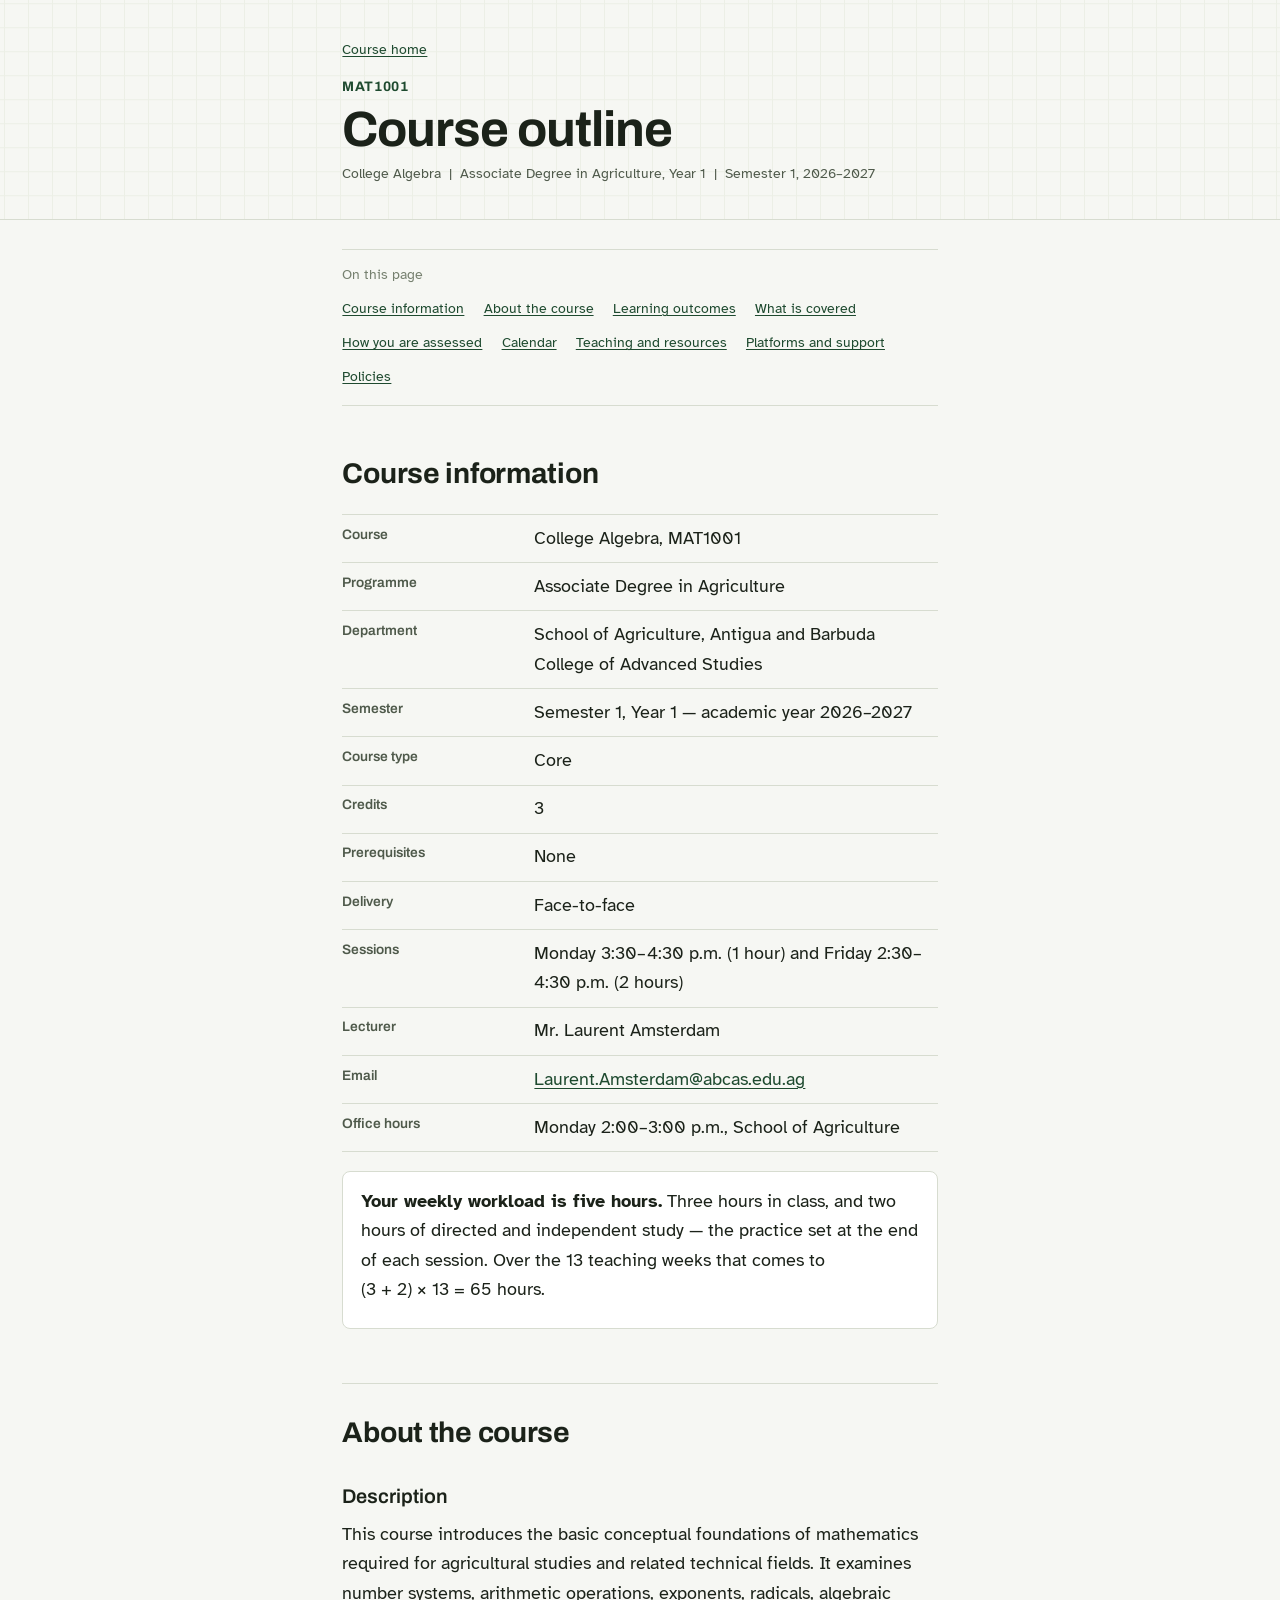
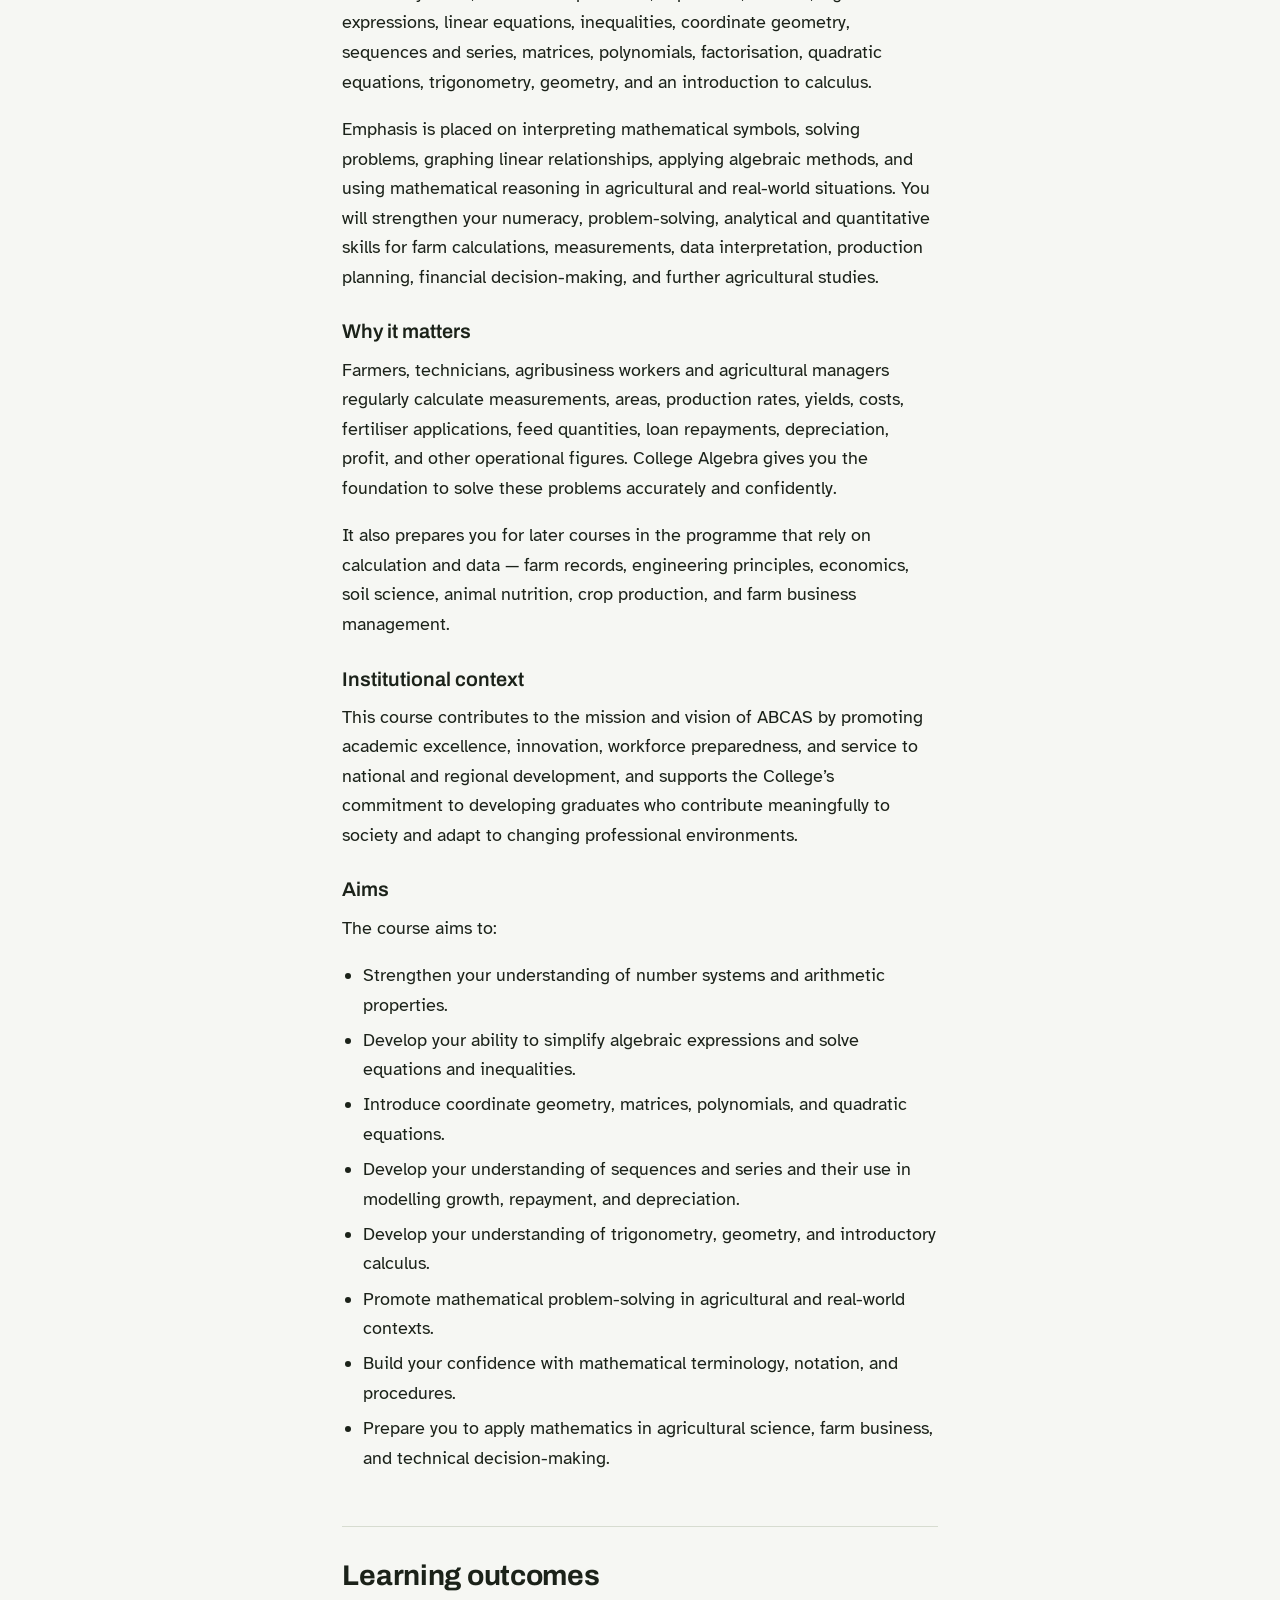
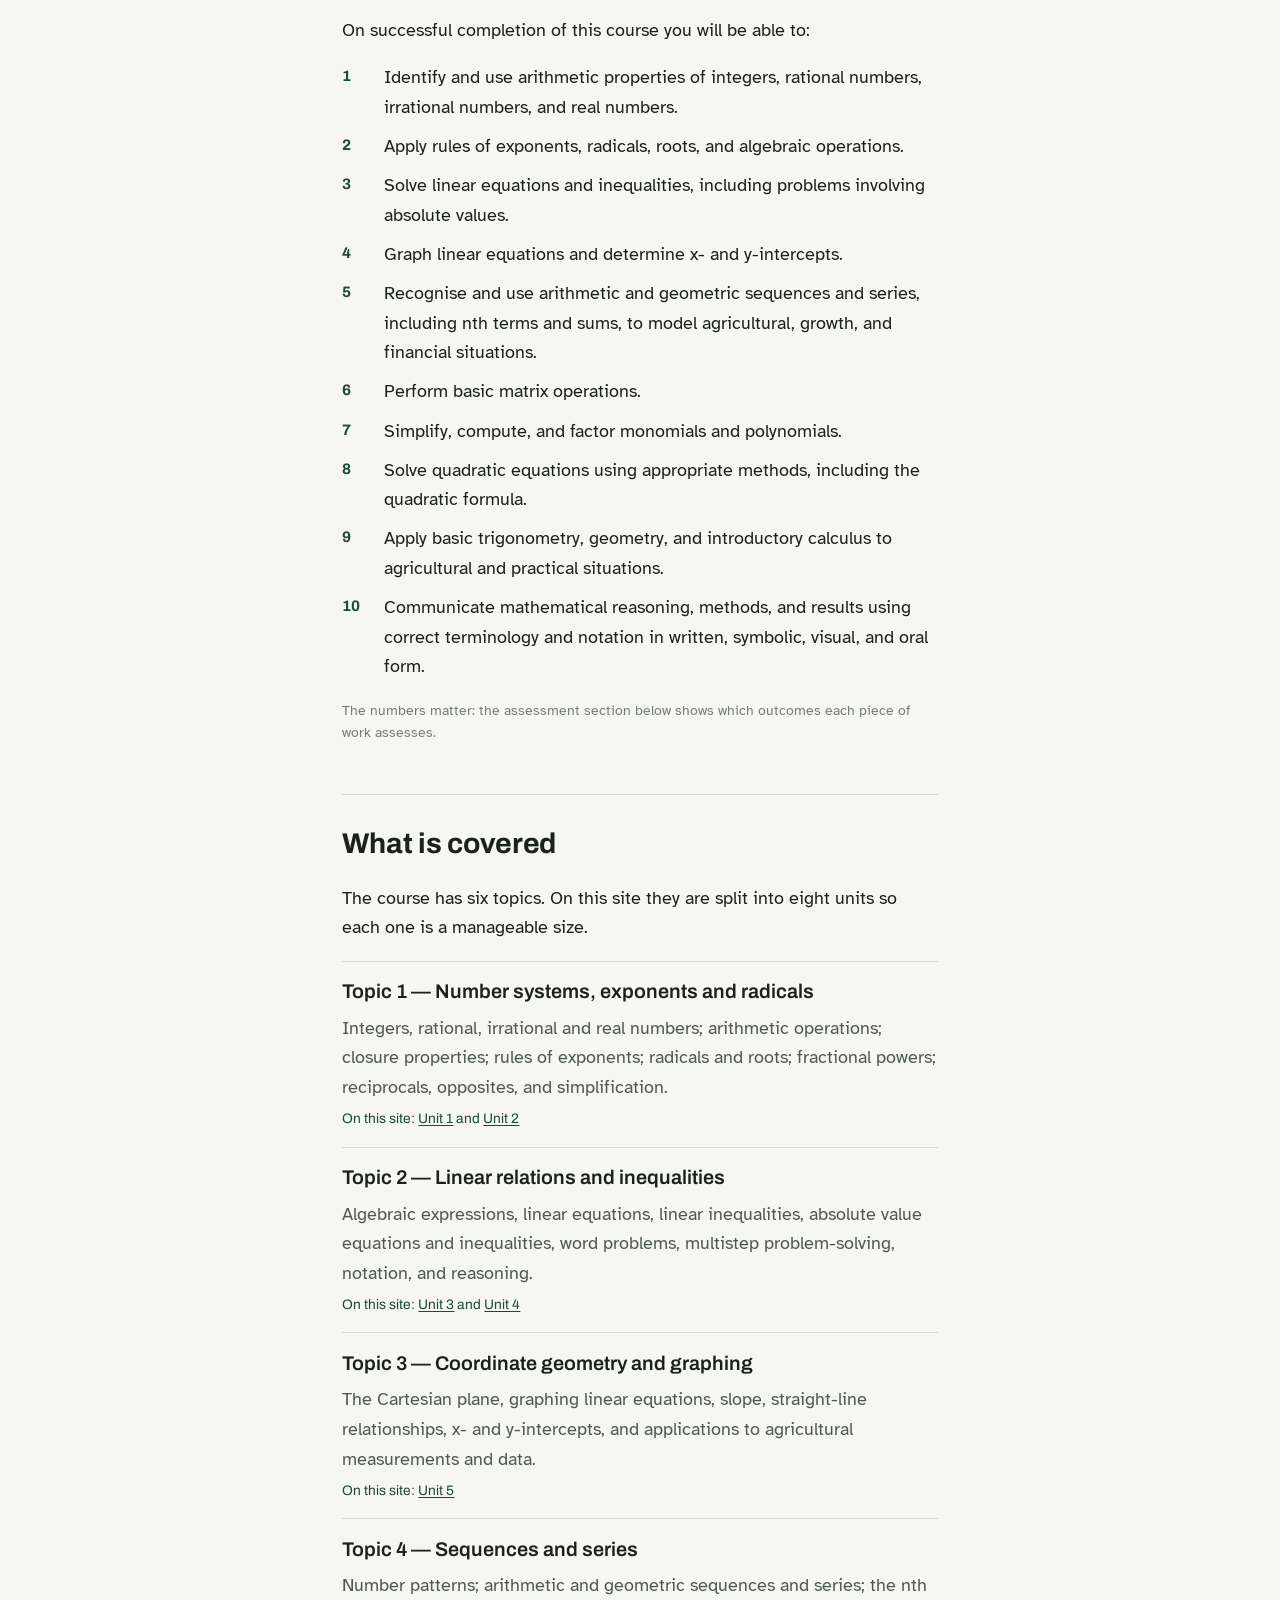
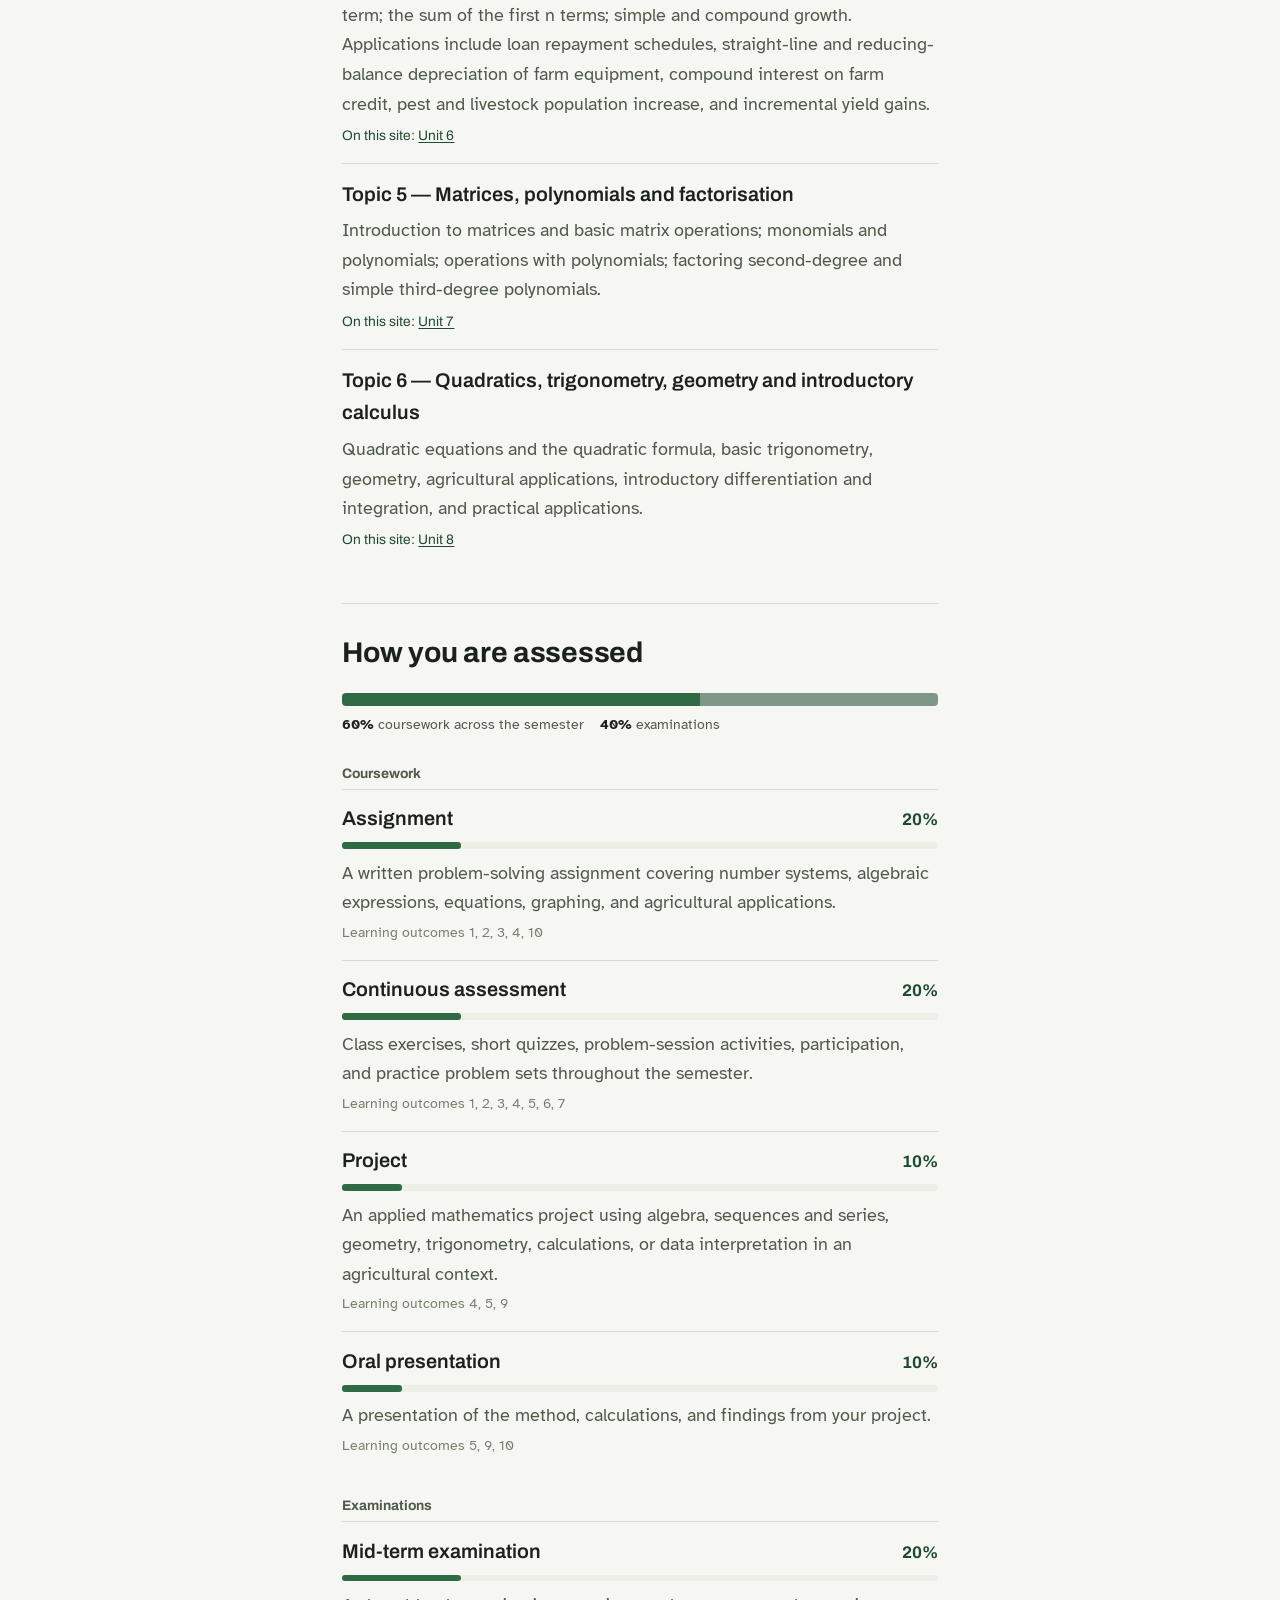
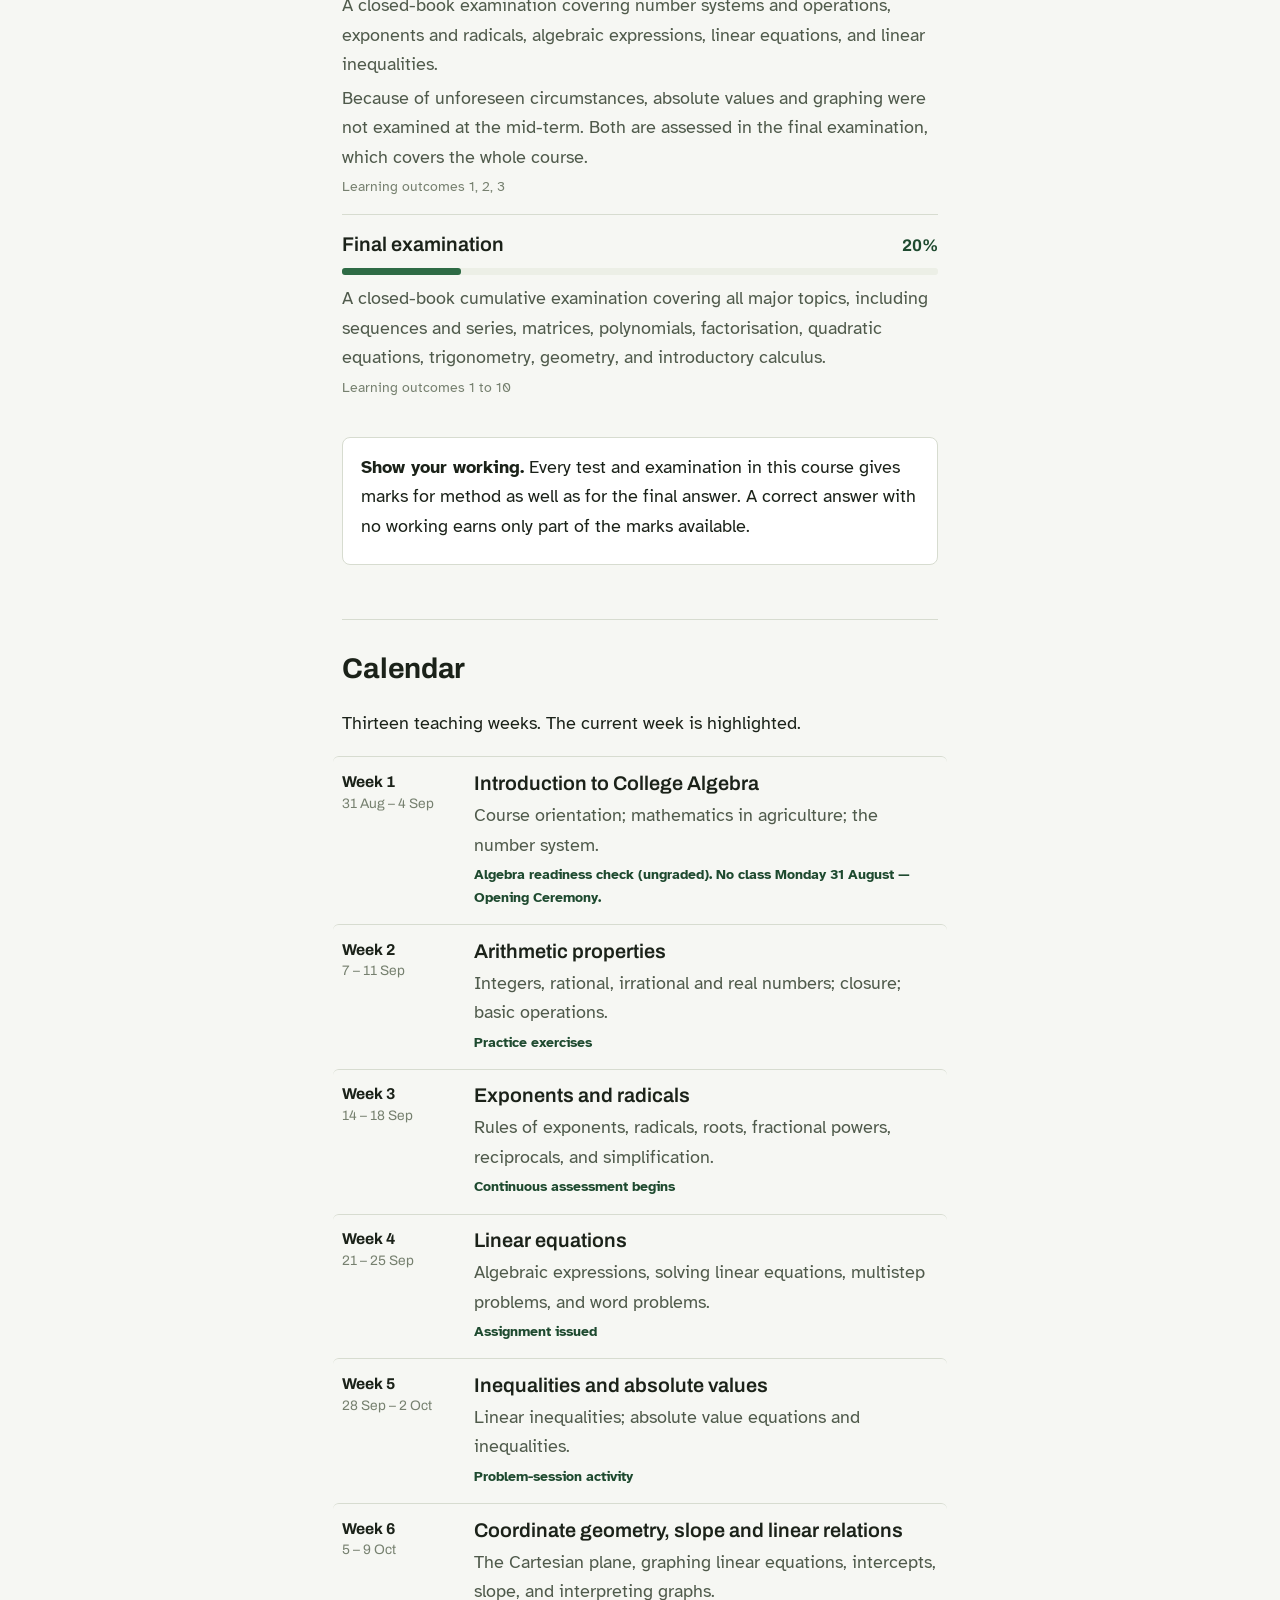
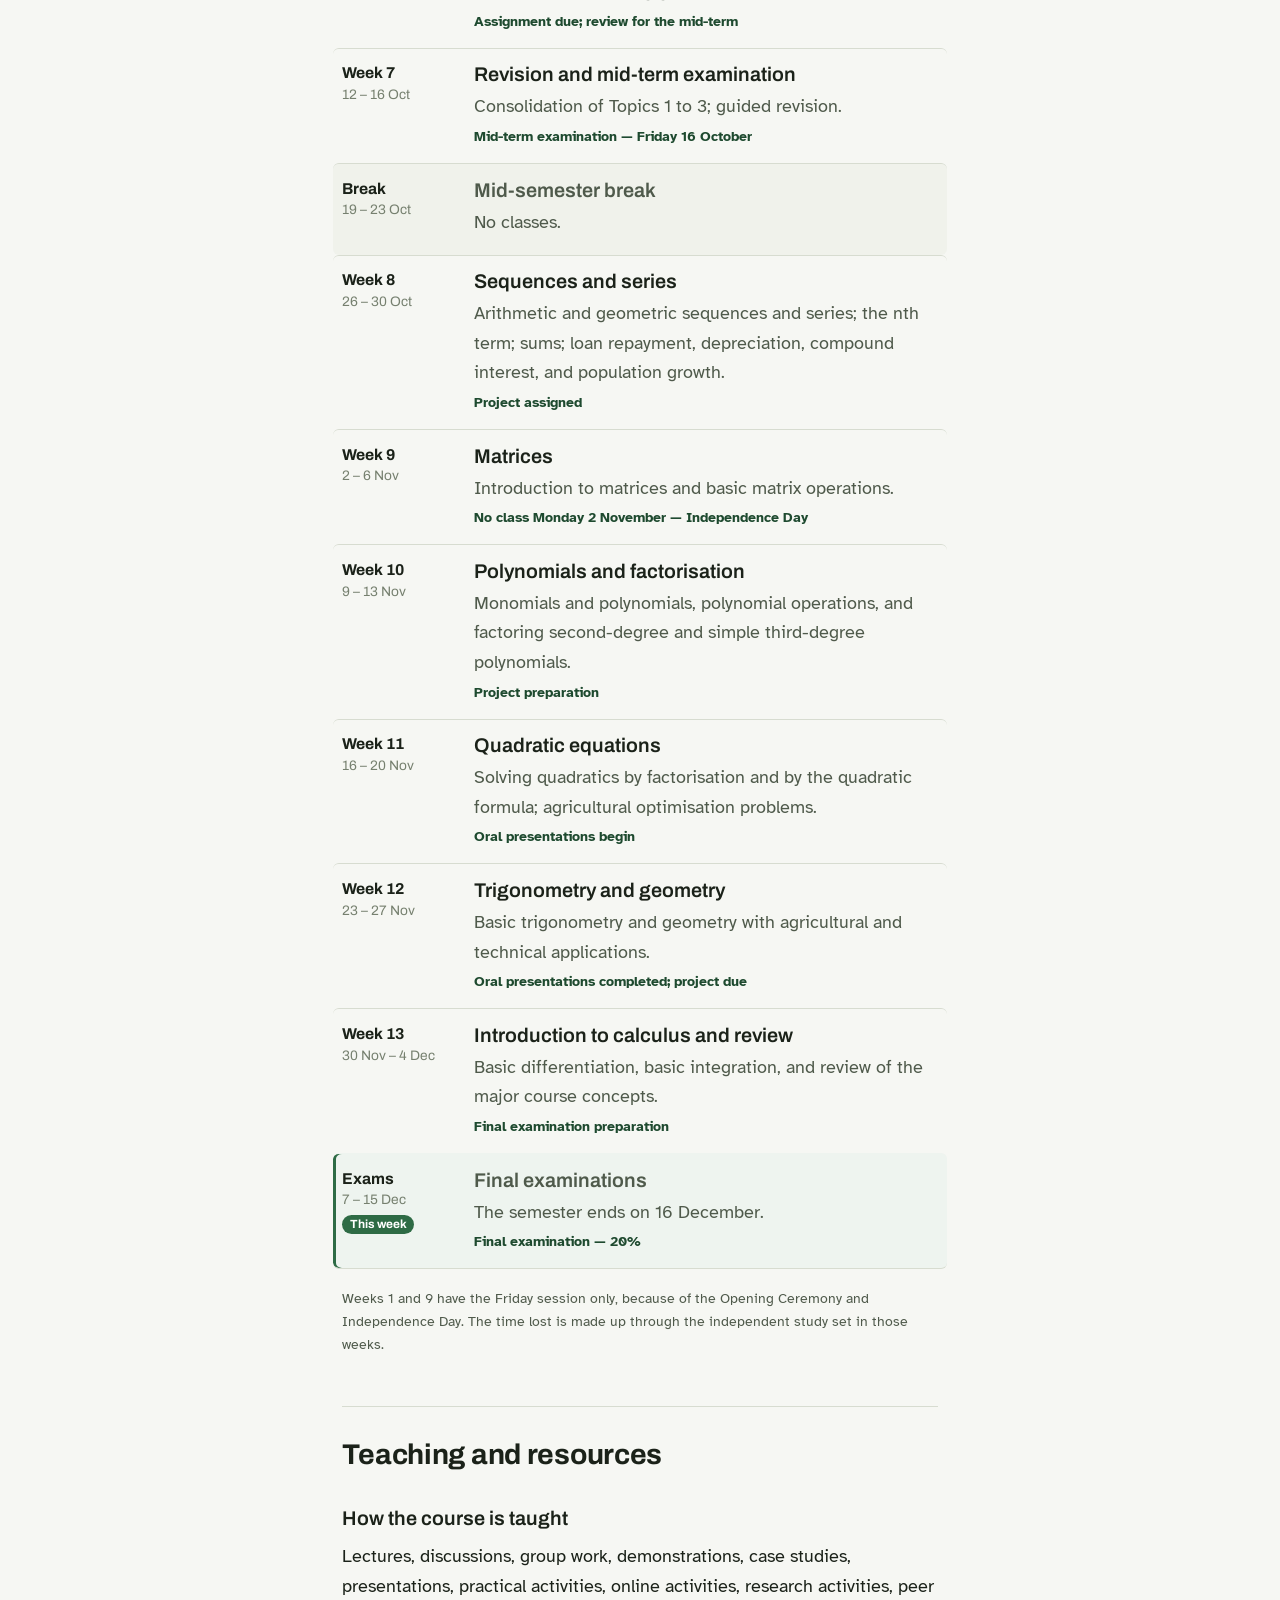
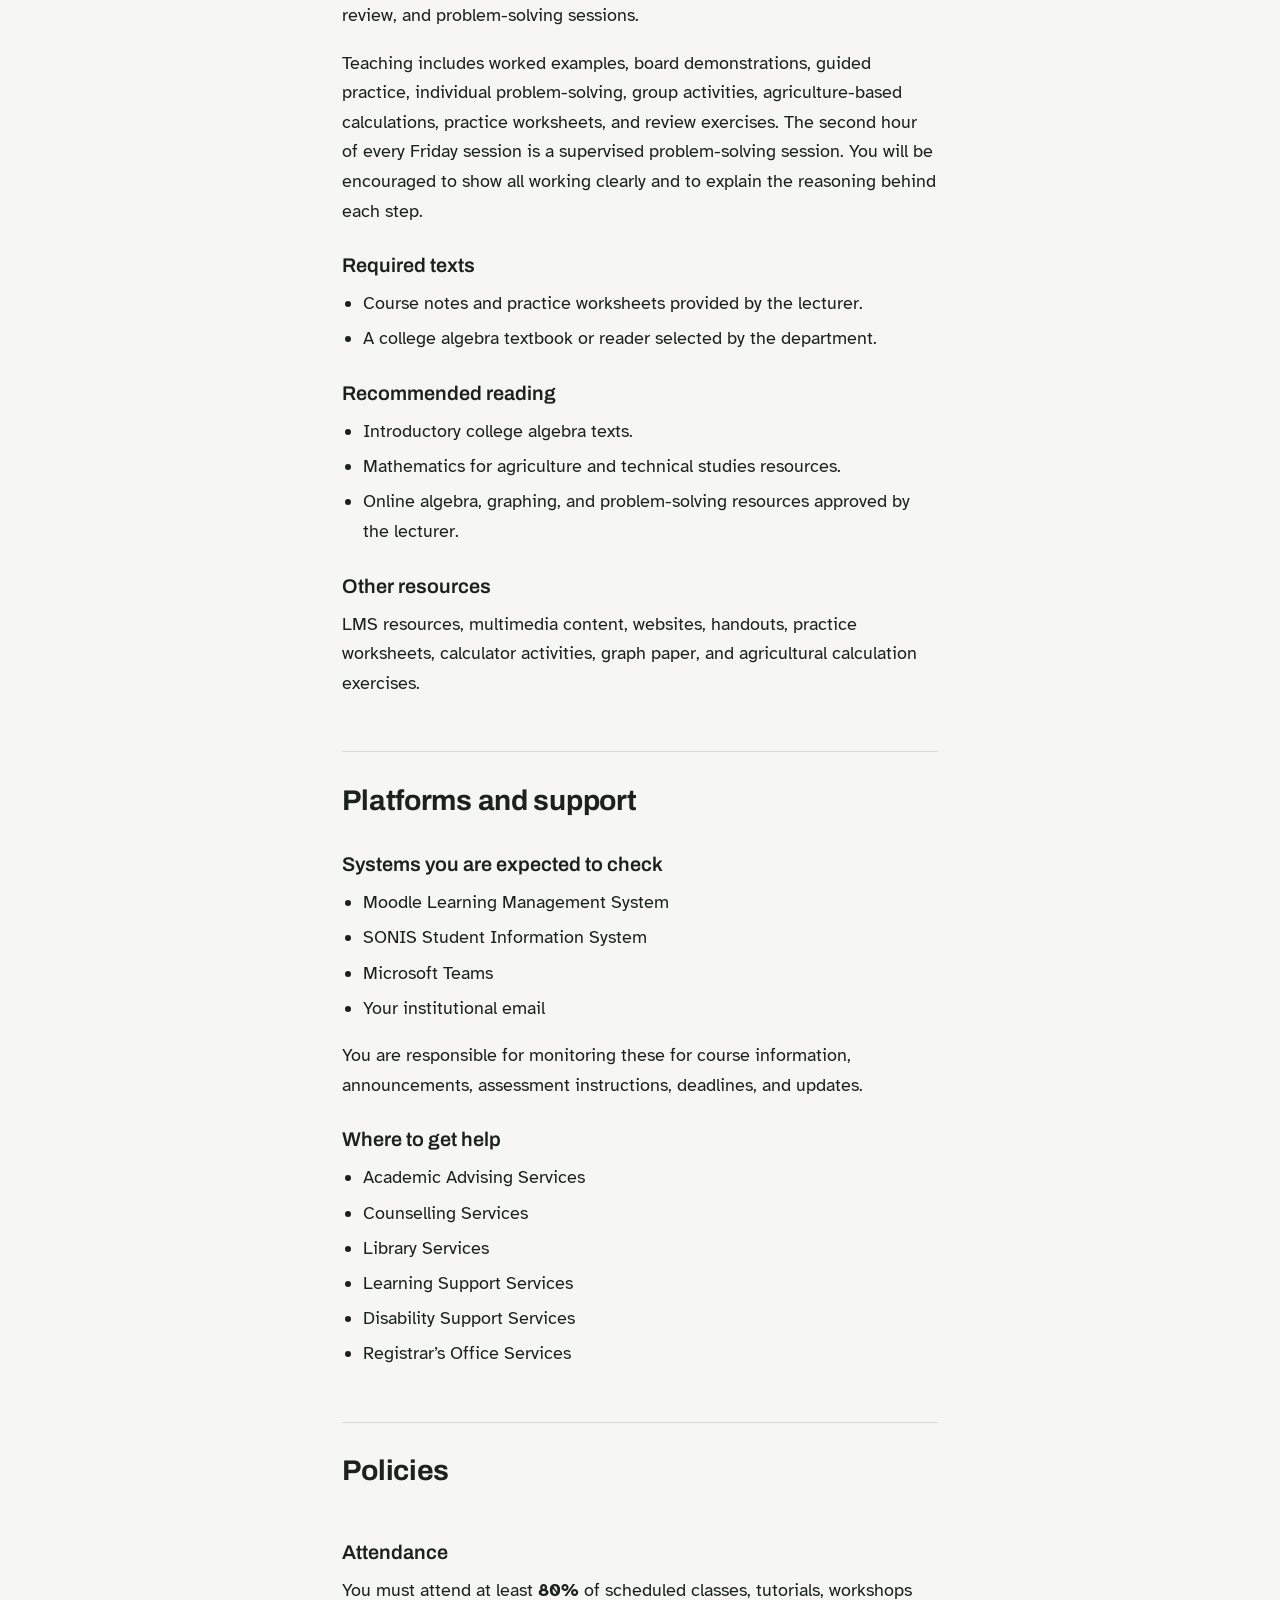
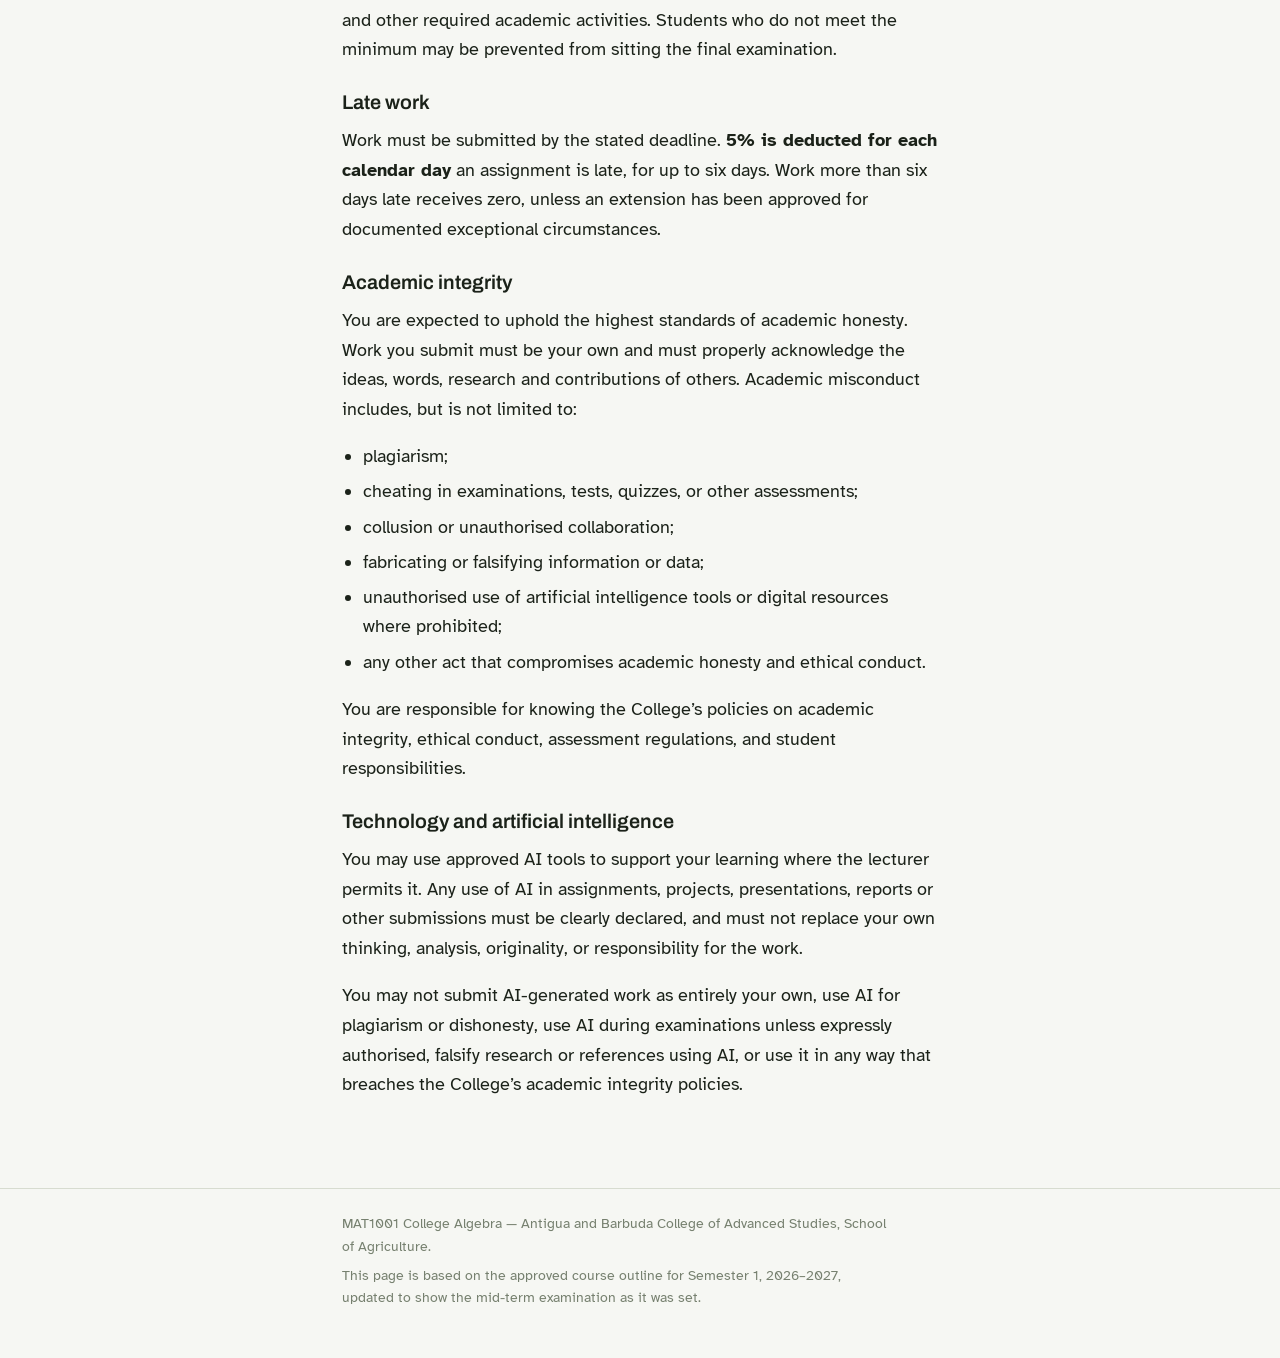
==== commit 35b4241b: "Add files via upload" ====
--- a/outline.html
+++ b/outline.html
@@ -118,32 +118,32 @@
     <div class="topic-row">
       <h3>Topic 1 &mdash; Number systems, exponents and radicals</h3>
       <p>Integers, rational, irrational and real numbers; arithmetic operations; closure properties; rules of exponents; radicals and roots; fractional powers; reciprocals, opposites, and simplification.</p>
-      <p class="where">On this site: <a href="unit-01.html">Unit 1</a> and Unit 2</p>
+      <p class="where">On this site: <a href="unit-01.html">Unit 1</a> and <a href="unit-02.html">Unit 2</a></p>
     </div>
     <div class="topic-row">
       <h3>Topic 2 &mdash; Linear relations and inequalities</h3>
       <p>Algebraic expressions, linear equations, linear inequalities, absolute value equations and inequalities, word problems, multistep problem-solving, notation, and reasoning.</p>
-      <p class="where">On this site: Units 3 and 4</p>
+      <p class="where">On this site: <a href="unit-03.html">Unit 3</a> and <a href="unit-04.html">Unit 4</a></p>
     </div>
     <div class="topic-row">
       <h3>Topic 3 &mdash; Coordinate geometry and graphing</h3>
       <p>The Cartesian plane, graphing linear equations, slope, straight-line relationships, x- and y-intercepts, and applications to agricultural measurements and data.</p>
-      <p class="where">On this site: Unit 5</p>
+      <p class="where">On this site: <a href="unit-05.html">Unit 5</a></p>
     </div>
     <div class="topic-row">
       <h3>Topic 4 &mdash; Sequences and series</h3>
       <p>Number patterns; arithmetic and geometric sequences and series; the nth term; the sum of the first n terms; simple and compound growth. Applications include loan repayment schedules, straight-line and reducing-balance depreciation of farm equipment, compound interest on farm credit, pest and livestock population increase, and incremental yield gains.</p>
-      <p class="where">On this site: Unit 6</p>
+      <p class="where">On this site: <a href="unit-06.html">Unit 6</a></p>
     </div>
     <div class="topic-row">
       <h3>Topic 5 &mdash; Matrices, polynomials and factorisation</h3>
       <p>Introduction to matrices and basic matrix operations; monomials and polynomials; operations with polynomials; factoring second-degree and simple third-degree polynomials.</p>
-      <p class="where">On this site: Unit 7</p>
+      <p class="where">On this site: <a href="unit-07.html">Unit 7</a></p>
     </div>
     <div class="topic-row">
       <h3>Topic 6 &mdash; Quadratics, trigonometry, geometry and introductory calculus</h3>
       <p>Quadratic equations and the quadratic formula, basic trigonometry, geometry, agricultural applications, introductory differentiation and integration, and practical applications.</p>
-      <p class="where">On this site: Unit 8</p>
+      <p class="where">On this site: <a href="unit-08.html">Unit 8</a></p>
     </div>
   </section>
 
--- a/styles.css
+++ b/styles.css
@@ -339,3 +339,309 @@
 
 .btn-waiting { background: var(--ink-faint); cursor: default; }
 .btn-waiting:hover { background: var(--ink-faint); }
+
+/* ==========================================================================
+   Course outline page
+   ========================================================================== */
+
+.mast-links { margin: 0.9rem 0 0; font-size: var(--fs-small); max-width: none; }
+.mast-links a { font-weight: 600; }
+
+/* on-this-page contents */
+.contents {
+  border-top: 1px solid var(--rule);
+  border-bottom: 1px solid var(--rule);
+  padding: 0.9rem 0;
+  margin: 0 0 0.6rem;
+}
+.contents p { font-size: var(--fs-small); color: var(--ink-faint); margin: 0 0 0.35rem; }
+.contents ul { list-style: none; margin: 0; padding: 0; display: flex; flex-wrap: wrap; gap: 0.3rem 1.2rem; }
+.contents a { font-size: var(--fs-small); }
+
+.outline-section { padding-top: 2.2rem; scroll-margin-top: 1rem; }
+.outline-section > h2 {
+  font-size: var(--fs-h2);
+  font-weight: 700;
+  letter-spacing: -0.01em;
+  margin: 0 0 1rem;
+  padding-top: 1.6rem;
+  border-top: 1px solid var(--rule);
+}
+.outline-section:first-of-type > h2 { border-top: 0; padding-top: 0; }
+.outline-section h3 { font-size: var(--fs-h3); font-weight: 600; margin: 1.5rem 0 0.4rem; }
+.outline-section ul, .outline-section ol { padding-left: 1.3rem; margin: 0 0 1em; max-width: var(--measure); }
+.outline-section li { margin-bottom: 0.35rem; }
+
+/* key facts */
+.facts {
+  display: grid;
+  grid-template-columns: minmax(8.5rem, 12rem) 1fr;
+  gap: 0;
+  margin: 0 0 1.2rem;
+  border-top: 1px solid var(--rule);
+}
+.facts dt, .facts dd { margin: 0; padding: 0.55rem 0; border-bottom: 1px solid var(--rule); }
+.facts dt { font-family: "Archivo", sans-serif; font-size: var(--fs-small); font-weight: 600; color: var(--ink-soft); padding-right: 1rem; }
+.facts dd { color: var(--ink); }
+.facts .tbc { color: var(--ink-faint); font-style: italic; }
+
+/* learning outcomes: numbered because the assessment table refers to them by number */
+ol.outcomes { list-style: none; padding: 0; counter-reset: lo; }
+ol.outcomes > li {
+  counter-increment: lo;
+  display: grid;
+  grid-template-columns: 2.2rem 1fr;
+  gap: 0 0.4rem;
+  margin: 0 0 0.6rem;
+}
+ol.outcomes > li::before {
+  content: counter(lo);
+  font-family: "Archivo", sans-serif;
+  font-weight: 700;
+  color: var(--field-deep);
+  font-size: 0.95rem;
+  line-height: 1.75;
+}
+
+/* course content topics */
+.topic-row { padding: 0.9rem 0 1rem; border-top: 1px solid var(--rule); }
+.topic-row h3 { margin: 0 0 0.3rem; }
+.topic-row p { margin: 0 0 0.35rem; color: var(--ink-soft); }
+.topic-row .where { font-family: "Archivo", sans-serif; font-size: var(--fs-small); color: var(--field-deep); margin: 0; }
+
+/* assessment weighting */
+.split {
+  display: flex;
+  height: 0.85rem;
+  border-radius: 4px;
+  overflow: hidden;
+  margin: 0.4rem 0 0.5rem;
+  max-width: var(--measure);
+}
+.split .cw { background: var(--field); flex: 60; }
+.split .ex { background: var(--field-deep); flex: 40; opacity: 0.55; }
+.split-key { font-size: var(--fs-small); color: var(--ink-soft); margin: 0 0 1.6rem; }
+.split-key b { color: var(--ink); }
+
+.weight-group { font-family: "Archivo", sans-serif; font-size: var(--fs-small); font-weight: 700; color: var(--ink-soft); margin: 1.4rem 0 0.2rem; }
+
+.weight {
+  padding: 0.85rem 0 0.95rem;
+  border-top: 1px solid var(--rule);
+}
+.weight-head {
+  display: grid;
+  grid-template-columns: 1fr auto;
+  align-items: baseline;
+  gap: 0.6rem;
+  margin-bottom: 0.4rem;
+}
+.weight-head h3 { margin: 0; font-size: var(--fs-h3); font-weight: 600; }
+.weight-head .pct { font-family: "Archivo", sans-serif; font-weight: 700; color: var(--field-deep); font-size: 1.05rem; }
+.bar { height: 0.42rem; background: var(--grid); border-radius: 3px; margin: 0 0 0.6rem; max-width: var(--measure); }
+.bar span { display: block; height: 100%; background: var(--field); border-radius: 3px; }
+.weight p { margin: 0 0 0.25rem; color: var(--ink-soft); }
+.weight .los { font-size: var(--fs-small); color: var(--ink-faint); margin: 0; }
+
+/* calendar */
+.week {
+  display: grid;
+  grid-template-columns: 7.2rem 1fr;
+  gap: 0 1rem;
+  padding: 0.85rem 0.6rem 0.9rem;
+  margin: 0 -0.6rem;
+  border-top: 1px solid var(--rule);
+  border-radius: 6px;
+}
+.week:last-of-type { border-bottom: 1px solid var(--rule); }
+.week .when { font-family: "Archivo", sans-serif; font-size: var(--fs-small); line-height: 1.45; }
+.week .when b { display: block; font-size: 0.98rem; color: var(--ink); }
+.week .when span { color: var(--ink-faint); }
+.week h3 { margin: 0 0 0.2rem; font-size: var(--fs-h3); font-weight: 600; line-height: 1.35; }
+.week p { margin: 0 0 0.2rem; color: var(--ink-soft); }
+.week .due { font-size: var(--fs-small); color: var(--field-deep); font-weight: 700; margin: 0.25rem 0 0; }
+.week.pause h3 { color: var(--ink-soft); }
+.week.pause { background: color-mix(in srgb, var(--grid) 55%, transparent); }
+.week.now { background: var(--field-wash); box-shadow: inset 3px 0 0 var(--field); border-top-color: transparent; }
+.now-tag {
+  display: inline-block;
+  font-family: "Archivo", sans-serif;
+  font-size: 0.74rem;
+  font-weight: 700;
+  color: var(--card);
+  background: var(--field);
+  padding: 0.05rem 0.45rem;
+  border-radius: 999px;
+  margin-top: 0.3rem;
+}
+.week .when .now-tag { color: var(--card); display: table; }
+@media (prefers-color-scheme: dark) { .week .when .now-tag { color: #10140d; } }
+
+/* policies */
+.policy { padding: 0.2rem 0 0.4rem; }
+.policy h3 { margin-top: 1.4rem; }
+
+.callout {
+  background: var(--card);
+  border: 1px solid var(--rule);
+  border-radius: 8px;
+  padding: 0.9rem 1.1rem 0.3rem;
+  margin: 0.4rem 0 1.2rem;
+}
+.callout p { max-width: none; }
+
+@media (max-width: 30rem) {
+  .facts { grid-template-columns: 1fr; }
+  .facts dt { border-bottom: 0; padding-bottom: 0; }
+  .week { grid-template-columns: 1fr; gap: 0.3rem 0; }
+}
+
+/* ==========================================================================
+   Video links — open on YouTube in a new tab
+   ========================================================================== */
+
+a.watch {
+  display: grid;
+  grid-template-columns: 2.3rem 1fr;
+  gap: 0 0.85rem;
+  align-items: start;
+  background: var(--card);
+  border: 1px solid var(--rule);
+  border-radius: 8px;
+  padding: 0.8rem 1rem 0.85rem;
+  margin: 0 0 1.3rem;
+  color: var(--ink);
+  text-decoration: none;
+  max-width: var(--measure);
+}
+a.watch:hover { border-color: var(--field); color: var(--ink); }
+a.watch:hover .watch-title { text-decoration: underline; text-decoration-color: var(--field); text-underline-offset: 0.18em; }
+
+.watch .play {
+  width: 2.3rem;
+  height: 2.3rem;
+  border-radius: 50%;
+  background: var(--field);
+  position: relative;
+  margin-top: 0.1rem;
+}
+.watch .play::before {
+  content: "";
+  position: absolute;
+  left: 0.85rem;
+  top: 0.62rem;
+  width: 0.85rem;
+  height: 1.06rem;
+  background: var(--card);
+  clip-path: polygon(0 0, 100% 50%, 0 100%);
+}
+.watch-body { display: block; min-width: 0; }
+.watch-title { display: block; font-weight: 700; line-height: 1.4; }
+.watch-meta { display: block; font-family: "Archivo", sans-serif; font-size: var(--fs-small); color: var(--ink-faint); margin-top: 0.1rem; }
+.watch-why { display: block; color: var(--ink-soft); margin-top: 0.3rem; font-size: 0.97rem; line-height: 1.5; }
+.watch-pair a.watch { margin-bottom: 0.7rem; }
+.watch-pair { margin: 0 0 1.3rem; }
+@media (prefers-color-scheme: dark) { .watch .play::before { background: #10140d; } }
+
+/* ==========================================================================
+   Unit pages — worksheets, practice, matrices, diagrams
+   ========================================================================== */
+
+.unit-lead { font-size: var(--fs-lead); line-height: 1.5; max-width: 34rem; }
+.howto { font-size: var(--fs-small); color: var(--ink-soft); max-width: 34rem; margin: 0 0 1.8rem; }
+.aside { color: var(--ink-soft); font-size: var(--fs-small); max-width: 30rem; }
+.lead-in { margin: 0.3rem 0 0.35rem; }
+
+/* page contents */
+.page-section .contents { margin: 0 0 1.4rem; }
+
+/* worksheet downloads */
+.downloads {
+  background: var(--card);
+  border: 1px solid var(--rule);
+  border-radius: 8px;
+  padding: 1rem 1.15rem 0.35rem;
+  margin: 0 0 1.2rem;
+}
+.downloads h2 { font-size: var(--fs-h3); font-weight: 700; margin: 0 0 0.3rem; }
+.downloads p { font-size: var(--fs-small); color: var(--ink-soft); margin: 0 0 0.7rem; }
+.downloads ul { list-style: none; margin: 0; padding: 0; }
+.downloads li { border-top: 1px solid var(--rule); }
+a.dl {
+  display: grid;
+  grid-template-columns: 6.6rem 1fr;
+  gap: 0 0.8rem;
+  padding: 0.62rem 0;
+  text-decoration: none;
+  color: var(--ink);
+}
+.dl-no { font-family: "Archivo", sans-serif; font-weight: 700; font-size: var(--fs-small); color: var(--field-deep); grid-row: 1 / 3; padding-top: 0.12rem; }
+.dl-title { font-weight: 700; line-height: 1.4; }
+.dl-meta { grid-column: 2; font-size: var(--fs-small); color: var(--ink-faint); }
+a.dl:hover .dl-title { text-decoration: underline; text-decoration-color: var(--field); text-underline-offset: 0.18em; }
+@media (max-width: 30rem) {
+  a.dl { grid-template-columns: 1fr; }
+  .dl-no { grid-row: auto; }
+  .dl-meta { grid-column: 1; }
+}
+
+/* where a practice set comes from */
+.from {
+  font-family: "Archivo", sans-serif;
+  font-size: var(--fs-small);
+  font-weight: 600;
+  color: var(--field-deep);
+  margin: 1.5rem 0 0.25rem;
+  padding-top: 0.9rem;
+  border-top: 1px dashed var(--rule);
+}
+.topic .from:first-of-type { border-top: 0; padding-top: 0; }
+
+/* hints: same control as answers, normal weight text */
+details.hint .reveal { font-weight: 400; color: var(--ink-soft); }
+
+/* reference and data tables */
+.ref-title { font-family: "Archivo", sans-serif; font-size: var(--fs-small); font-weight: 700; color: var(--ink-soft); margin: 0.4rem 0 0.35rem; }
+.ref-title span { font-weight: 500; color: var(--ink-faint); }
+.tablewrap { overflow-x: auto; margin: 0 0 1.3rem; max-width: var(--measure); }
+table.ref { border-collapse: collapse; width: 100%; background: var(--card); font-size: 0.95rem; line-height: 1.45; }
+table.ref th, table.ref td { border: 1px solid var(--rule); padding: 0.42rem 0.6rem; text-align: left; vertical-align: top; }
+table.ref thead th, table.ref tbody th { font-family: "Archivo", sans-serif; font-size: var(--fs-small); font-weight: 600; background: var(--grid); }
+table.ref tbody th { white-space: nowrap; }
+table.ref.data td { text-align: center; font-variant-numeric: tabular-nums; }
+
+/* matrices: square brackets drawn with borders, so they scale with the rows */
+.mx { display: inline-block; position: relative; vertical-align: middle; padding: 0 0.42rem; margin: 0.15rem 0.1rem; }
+.mx::before, .mx::after { content: ""; position: absolute; top: 0; bottom: 0; width: 0.3rem; border: 1.5px solid currentColor; }
+.mx::before { left: 0; border-right: 0; }
+.mx::after { right: 0; border-left: 0; }
+.mxg { display: inline-grid; gap: 0 0.7rem; padding: 0.1rem 0.32rem; font-weight: inherit; }
+.mxg > span { text-align: center; font-variant-numeric: tabular-nums; line-height: 1.4; }
+.mats { display: flex; flex-wrap: wrap; gap: 0.9rem 1.8rem; align-items: center; margin: 0 0 1.4rem; }
+.mats .mat { display: inline-flex; align-items: center; }
+.mats .mlab { font-weight: 700; margin-right: 0.35rem; font-family: "Archivo", sans-serif; }
+
+/* diagrams */
+.figure { margin: 0 0 1.4rem; max-width: 26rem; }
+.figure svg { width: 100%; height: auto; display: block; color: var(--ink); background: var(--card); border: 1px solid var(--rule); border-radius: 8px; }
+.figure figcaption { font-size: var(--fs-small); color: var(--ink-soft); margin-top: 0.4rem; }
+.figure .g { stroke: var(--grid); stroke-width: 1; }
+.figure .ax { stroke: var(--ink-soft); stroke-width: 1.4; }
+.figure .lb { fill: var(--ink-soft); font: 600 12px "Archivo", sans-serif; }
+.figure .tk { fill: var(--ink-faint); font: 10px "Archivo", sans-serif; text-anchor: middle; }
+.figure .q { fill: var(--ink-faint); font: italic 11px "Atkinson Hyperlegible", sans-serif; text-anchor: middle; }
+.figure .pt { fill: var(--field); }
+.figure .pl { fill: var(--ink); font: 700 11px "Atkinson Hyperlegible", sans-serif; }
+.figure .walk { fill: none; stroke: var(--field); stroke-width: 1.6; stroke-dasharray: 4 3; }
+.figure .l1 { stroke: var(--field); stroke-width: 2.2; }
+.figure .l2 { stroke: var(--ink-soft); stroke-width: 2.2; stroke-dasharray: 6 3; }
+.figure .tri { fill: var(--field-wash); stroke: var(--ink); stroke-width: 1.6; }
+.figure .ra, .figure .ang { fill: none; stroke: var(--ink); stroke-width: 1.3; }
+
+/* previous / next */
+.unit-nav { margin-top: 1.2rem; }
+.btn-quiet { background: transparent; color: var(--field-deep); border: 1px solid var(--rule); }
+.btn-quiet:hover { background: var(--field-wash); color: var(--field-deep); border-color: var(--field); }
+@media (prefers-color-scheme: dark) {
+  .btn-quiet, .btn-quiet:hover { color: var(--field-deep); }
+}
